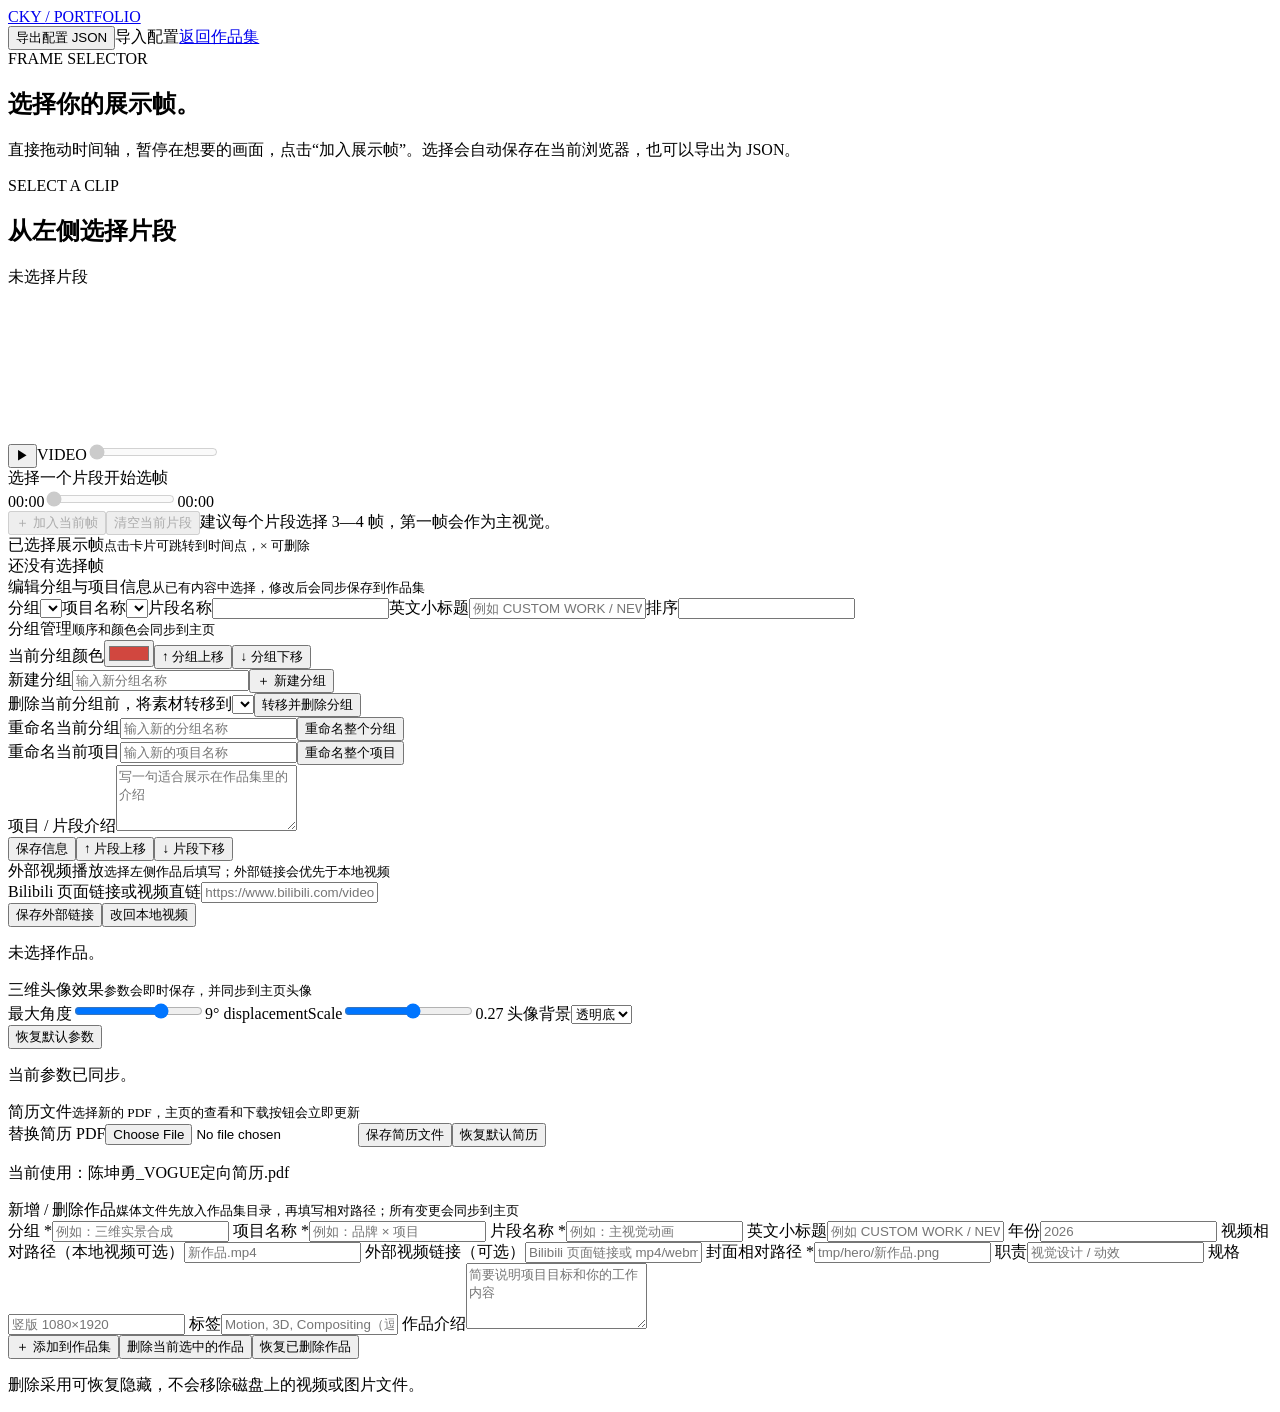
==== frame-selector.html @ 801e1337 "Initial commit" ====
<!doctype html>
<html lang="zh-CN">
<head>
  <meta charset="utf-8" />
  <meta name="viewport" content="width=device-width, initial-scale=1" />
  <title>CKY / Frame Tool</title>
  <link rel="stylesheet" href="frame-selector.css?v=7" />
</head>
<body>
  <header class="tool-header"><a class="tool-brand" href="index.html#work">CKY <span>/ PORTFOLIO</span></a><div class="tool-actions"><button type="button" id="export-config" class="button button-dark">导出配置 JSON</button><label class="button button-light">导入配置<input id="import-config" type="file" accept="application/json" hidden /></label><a class="button button-light" href="index.html#work">返回作品集</a></div></header>
  <main class="tool-layout">
    <aside class="library-panel"><div class="tool-kicker">FRAME SELECTOR</div><h1>选择你的展示帧。</h1><p class="tool-intro">直接拖动时间轴，暂停在想要的画面，点击“加入展示帧”。选择会自动保存在当前浏览器，也可以导出为 JSON。</p><div id="library" class="library"></div></aside>
    <section class="editor-panel">
      <div class="editor-heading"><div><p class="tool-kicker" id="editor-kicker">SELECT A CLIP</p><h2 id="editor-title">从左侧选择片段</h2></div><div class="editor-status" id="save-status">未选择片段</div></div>
      <div class="player-shell"><video id="source-video" playsinline preload="metadata"></video><div class="video-seekbar"><button type="button" id="video-play" aria-label="播放或暂停视频">▶</button><span>VIDEO</span><input id="video-timeline" type="range" min="0" max="1" step="0.01" value="0" disabled /></div><div class="player-empty" id="player-empty">选择一个片段开始选帧</div></div>
      <div class="timeline-row"><span id="time-current">00:00</span><input id="timeline" type="range" min="0" max="1" step="0.01" value="0" disabled /><span id="time-duration">00:00</span></div>
      <div class="editor-actions"><button type="button" id="mark-frame" class="button button-dark" disabled>＋ 加入当前帧</button><button type="button" id="clear-frames" class="button button-light" disabled>清空当前片段</button><span class="hint">建议每个片段选择 3—4 帧，第一帧会作为主视觉。</span></div>
      <div class="selected-heading"><span>已选择展示帧</span><small>点击卡片可跳转到时间点，× 可删除</small></div>
      <div class="selected-frames" id="selected-frames"><div class="selected-empty">还没有选择帧</div></div>
      <section class="content-editor" aria-label="编辑作品信息"><div class="selected-heading"><span>编辑分组与项目信息</span><small>从已有内容中选择，修改后会同步保存到作品集</small></div><div class="field-grid"><label>分组<select id="meta-group"></select></label><label>项目名称<select id="meta-project"></select></label><label>片段名称<input id="meta-title" type="text" /></label><label>英文小标题<input id="meta-kicker" type="text" placeholder="例如 CUSTOM WORK / NEW" /></label><label>排序<input id="meta-order" type="number" min="1" step="1" /></label></div><div class="group-admin"><div class="group-admin-title"><span>分组管理</span><small>顺序和颜色会同步到主页</small></div><div class="group-order-row"><label>当前分组颜色<input id="group-color" type="color" value="#d1473f" /></label><button type="button" id="group-up" class="button button-light">↑ 分组上移</button><button type="button" id="group-down" class="button button-light">↓ 分组下移</button></div><div class="taxonomy-manager"><label>新建分组<input id="new-group-name" type="text" placeholder="输入新分组名称" /></label><button type="button" id="create-group" class="button button-light">＋ 新建分组</button></div><div class="taxonomy-manager"><label>删除当前分组前，将素材转移到<select id="delete-group-target"></select></label><button type="button" id="delete-group" class="button button-danger">转移并删除分组</button></div></div><div class="taxonomy-manager"><label>重命名当前分组<input id="rename-group-name" type="text" placeholder="输入新的分组名称" /></label><button type="button" id="rename-group" class="button button-light">重命名整个分组</button></div><div class="taxonomy-manager"><label>重命名当前项目<input id="rename-project-name" type="text" placeholder="输入新的项目名称" /></label><button type="button" id="rename-project" class="button button-light">重命名整个项目</button></div><label class="field-full">项目 / 片段介绍<textarea id="meta-description" rows="4" placeholder="写一句适合展示在作品集里的介绍"></textarea></label><div class="meta-actions"><button type="button" id="save-meta" class="button button-dark">保存信息</button><button type="button" id="move-up" class="button button-light">↑ 片段上移</button><button type="button" id="move-down" class="button button-light">↓ 片段下移</button></div></section>
      <section class="external-video-admin" aria-labelledby="external-video-admin-title">
        <div class="selected-heading"><span id="external-video-admin-title">外部视频播放</span><small>选择左侧作品后填写；外部链接会优先于本地视频</small></div>
        <label class="field-full">Bilibili 页面链接或视频直链<input id="meta-external-video" type="url" placeholder="https://www.bilibili.com/video/BV... 或 https://cdn.../video.mp4" /></label>
        <div class="project-admin-actions"><button type="button" id="save-external-video" class="button button-dark">保存外部链接</button><button type="button" id="clear-external-video" class="button button-light">改回本地视频</button></div>
        <p class="project-admin-status" id="external-video-status">未选择作品。</p>
      </section>
      <section class="avatar-admin" aria-labelledby="avatar-admin-title">
        <div class="selected-heading"><span id="avatar-admin-title">三维头像效果</span><small>参数会即时保存，并同步到主页头像</small></div>
        <div class="avatar-admin-grid">
          <label><span>最大角度</span><input id="avatar-tilt" type="range" min="2" max="12" step="1" value="9" /><output id="avatar-tilt-value">9°</output></label>
          <label><span>displacementScale</span><input id="avatar-displacement" type="range" min="0" max="0.5" step="0.01" value="0.27" /><output id="avatar-displacement-value">0.27</output></label>
          <label class="avatar-background-field"><span>头像背景</span><select id="avatar-background"><option value="white">白底</option><option value="transparent" selected>透明底</option></select></label>
        </div>
        <div class="project-admin-actions"><button type="button" id="reset-avatar-settings" class="button button-light">恢复默认参数</button></div>
        <p class="project-admin-status" id="avatar-settings-status">当前参数已同步。</p>
      </section>
      <section class="resume-admin" aria-labelledby="resume-admin-title">
        <div class="selected-heading"><span id="resume-admin-title">简历文件</span><small>选择新的 PDF，主页的查看和下载按钮会立即更新</small></div>
        <div class="resume-admin-row"><label>替换简历 PDF<input id="resume-file" type="file" accept="application/pdf,.pdf" /></label><button type="button" id="save-resume" class="button button-dark">保存简历文件</button><button type="button" id="reset-resume" class="button button-light">恢复默认简历</button></div>
        <p class="project-admin-status" id="resume-status">当前使用：陈坤勇_VOGUE定向简历.pdf</p>
      </section>
      <section class="project-admin" aria-labelledby="project-admin-title">
        <div class="selected-heading"><span id="project-admin-title">新增 / 删除作品</span><small>媒体文件先放入作品集目录，再填写相对路径；所有变更会同步到主页</small></div>
        <datalist id="group-suggestions"></datalist>
        <div class="project-admin-grid">
          <label>分组 *<input id="add-project-group" list="group-suggestions" type="text" placeholder="例如：三维实景合成" /></label>
          <label>项目名称 *<input id="add-project-name" type="text" placeholder="例如：品牌 × 项目" /></label>
          <label>片段名称 *<input id="add-project-title" type="text" placeholder="例如：主视觉动画" /></label>
          <label>英文小标题<input id="add-project-kicker" type="text" placeholder="例如 CUSTOM WORK / NEW" /></label>
          <label>年份<input id="add-project-year" type="text" placeholder="2026" /></label>
          <label class="admin-wide">视频相对路径（本地视频可选）<input id="add-project-video" type="text" placeholder="新作品.mp4" /></label>
          <label class="admin-wide">外部视频链接（可选）<input id="add-project-external-video" type="url" placeholder="Bilibili 页面链接或 mp4/webm/m3u8 直链" /></label>
          <label class="admin-wide">封面相对路径 *<input id="add-project-image" type="text" placeholder="tmp/hero/新作品.png" /></label>
          <label>职责<input id="add-project-role" type="text" placeholder="视觉设计 / 动效" /></label>
          <label>规格<input id="add-project-format" type="text" placeholder="竖版 1080×1920" /></label>
          <label class="admin-wide">标签<input id="add-project-tags" type="text" placeholder="Motion, 3D, Compositing（逗号分隔）" /></label>
          <label class="admin-wide">作品介绍<textarea id="add-project-description" rows="4" placeholder="简要说明项目目标和你的工作内容"></textarea></label>
        </div>
        <div class="project-admin-actions"><button type="button" id="add-project" class="button button-dark">＋ 添加到作品集</button><button type="button" id="delete-current-project" class="button button-danger">删除当前选中的作品</button><button type="button" id="restore-projects" class="button button-light">恢复已删除作品</button></div>
        <p class="project-admin-status" id="project-admin-status">删除采用可恢复隐藏，不会移除磁盘上的视频或图片文件。</p>
      </section>
    </section>
  </main>
  <canvas id="capture-canvas" hidden></canvas>
  <script src="portfolio-frame-selections-data.js?v=2"></script>
  <script src="frame-selector.js?v=16"></script>
</body>
</html>
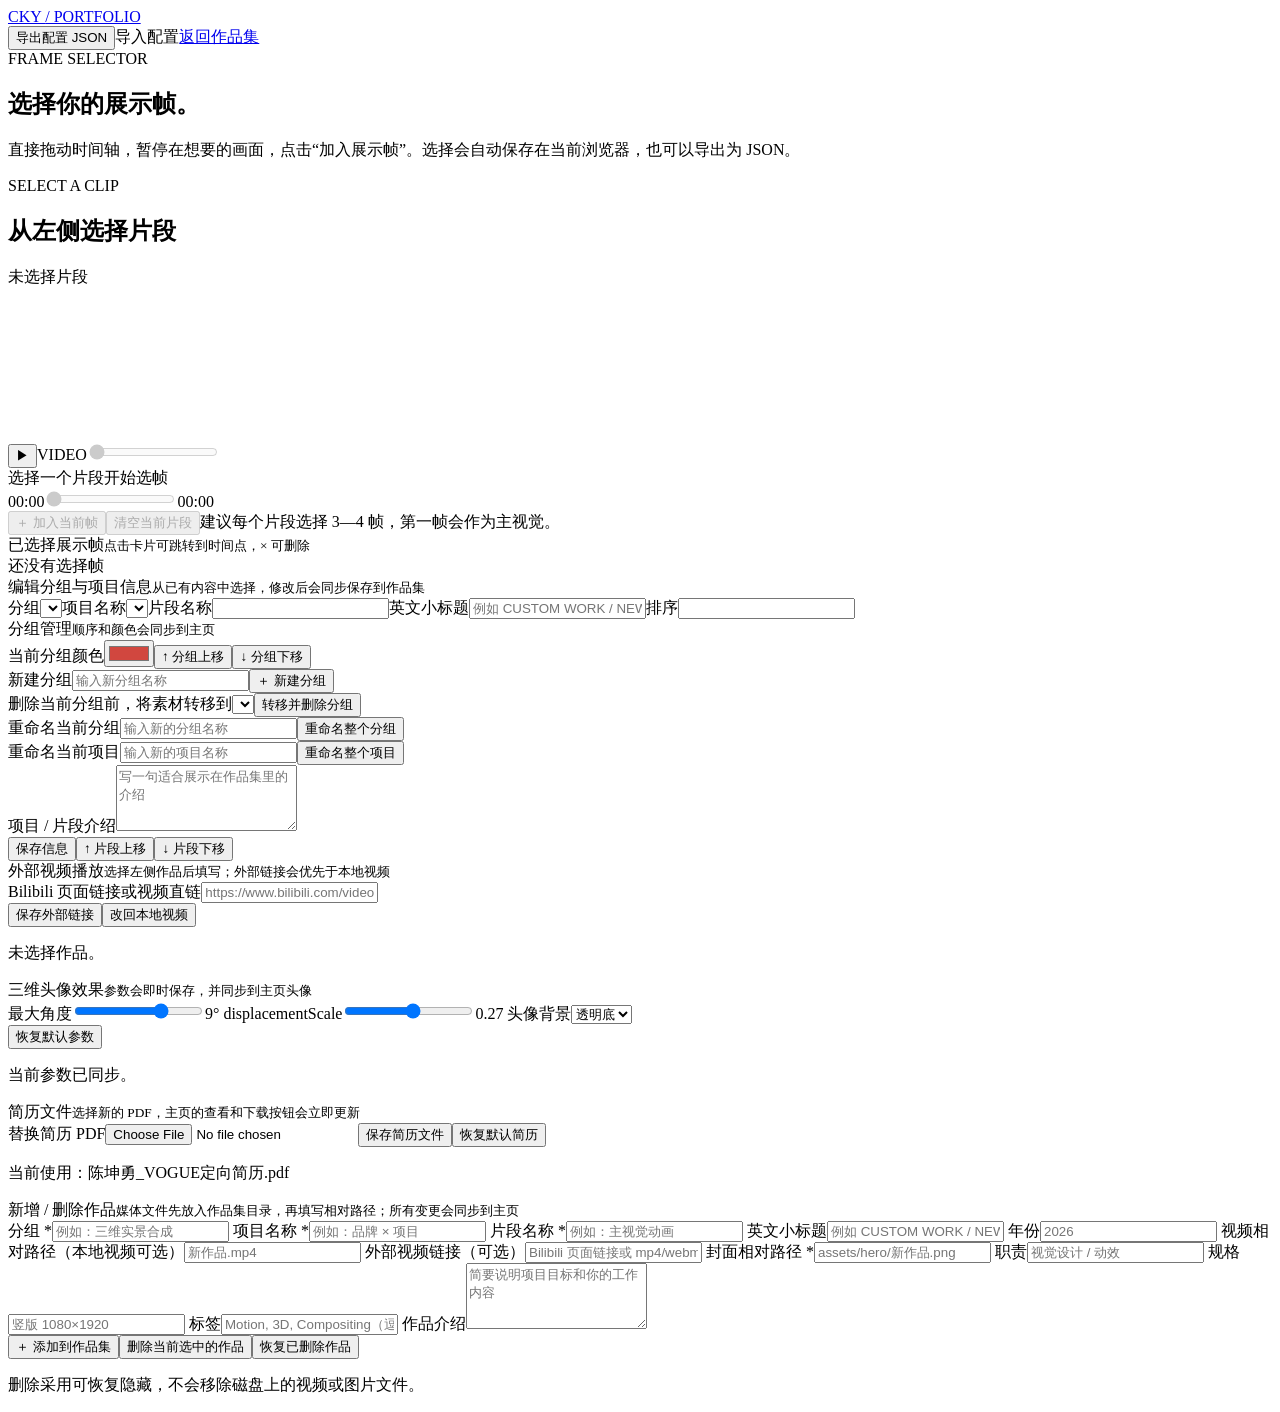
==== commit 1fa6a4d7: "Lazy load project videos and sync deploy assets" ====
--- a/frame-selector.html
+++ b/frame-selector.html
@@ -50,7 +50,7 @@
           <label>年份<input id="add-project-year" type="text" placeholder="2026" /></label>
           <label class="admin-wide">视频相对路径（本地视频可选）<input id="add-project-video" type="text" placeholder="新作品.mp4" /></label>
           <label class="admin-wide">外部视频链接（可选）<input id="add-project-external-video" type="url" placeholder="Bilibili 页面链接或 mp4/webm/m3u8 直链" /></label>
-          <label class="admin-wide">封面相对路径 *<input id="add-project-image" type="text" placeholder="tmp/hero/新作品.png" /></label>
+          <label class="admin-wide">封面相对路径 *<input id="add-project-image" type="text" placeholder="assets/hero/新作品.png" /></label>
           <label>职责<input id="add-project-role" type="text" placeholder="视觉设计 / 动效" /></label>
           <label>规格<input id="add-project-format" type="text" placeholder="竖版 1080×1920" /></label>
           <label class="admin-wide">标签<input id="add-project-tags" type="text" placeholder="Motion, 3D, Compositing（逗号分隔）" /></label>
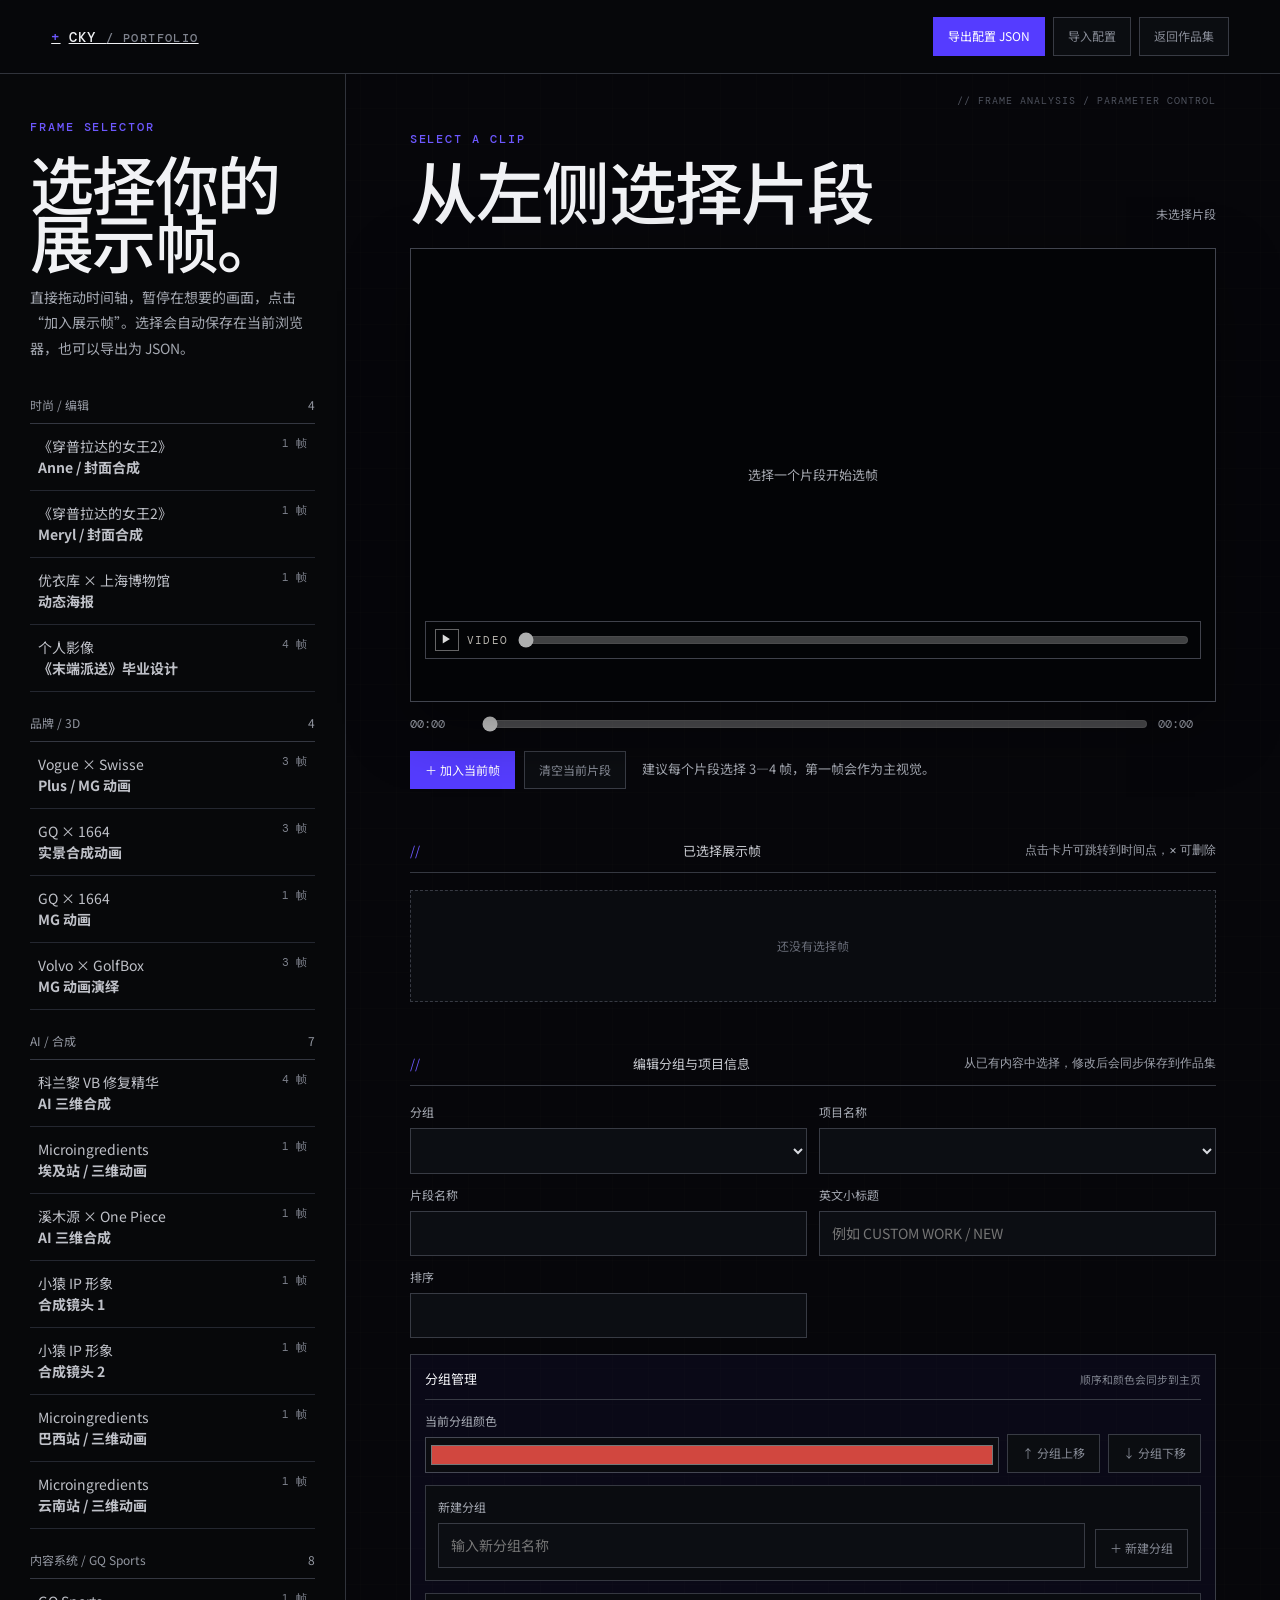
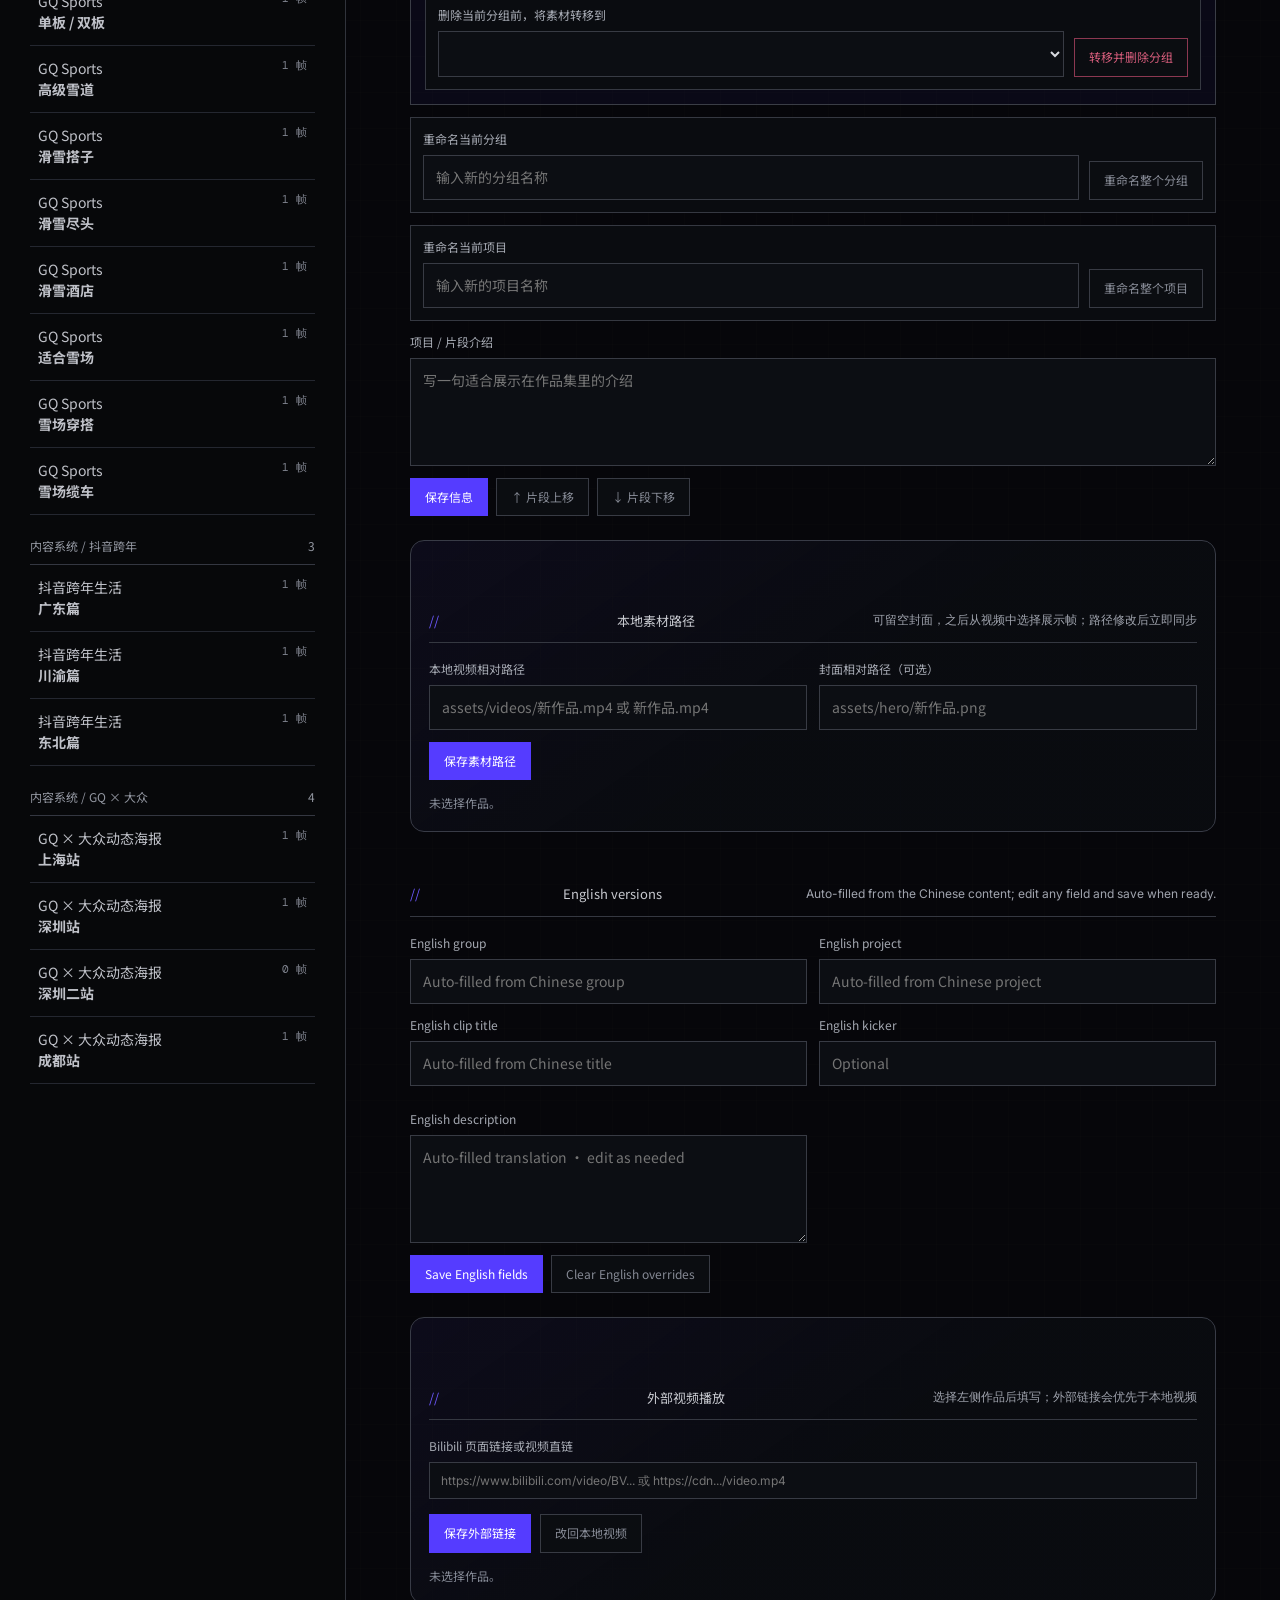
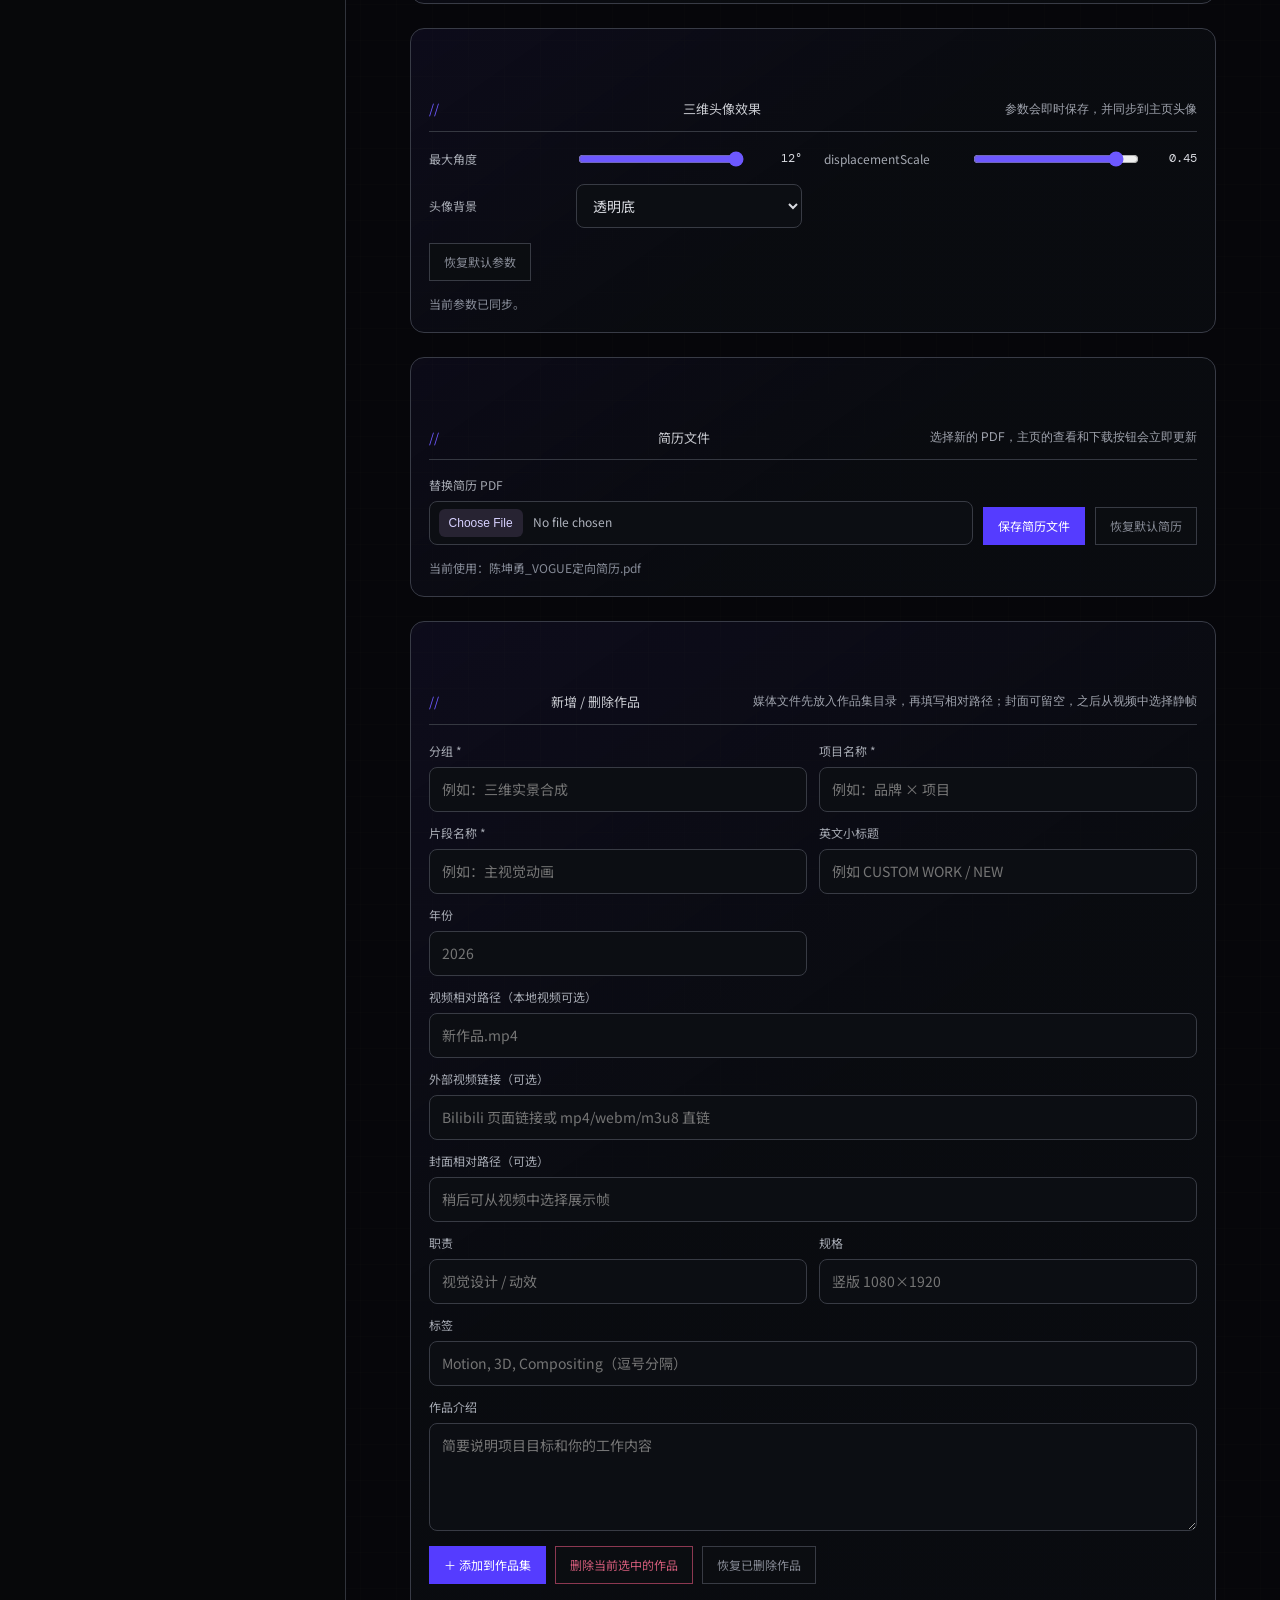
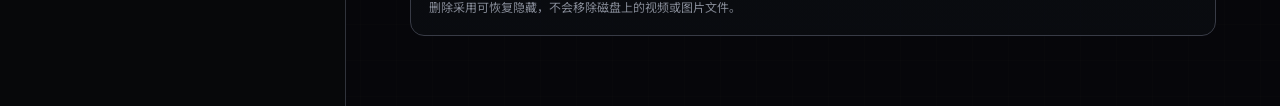
==== commit fc21eff9: "EnglishVersion" ====
--- a/frame-selector.html
+++ b/frame-selector.html
@@ -4,7 +4,7 @@
   <meta charset="utf-8" />
   <meta name="viewport" content="width=device-width, initial-scale=1" />
   <title>CKY / Frame Tool</title>
-  <link rel="stylesheet" href="frame-selector.css?v=7" />
+  <link rel="stylesheet" href="frame-selector.css?v=9" />
 </head>
 <body>
   <header class="tool-header"><a class="tool-brand" href="index.html#work">CKY <span>/ PORTFOLIO</span></a><div class="tool-actions"><button type="button" id="export-config" class="button button-dark">导出配置 JSON</button><label class="button button-light">导入配置<input id="import-config" type="file" accept="application/json" hidden /></label><a class="button button-light" href="index.html#work">返回作品集</a></div></header>
@@ -18,6 +18,8 @@
       <div class="selected-heading"><span>已选择展示帧</span><small>点击卡片可跳转到时间点，× 可删除</small></div>
       <div class="selected-frames" id="selected-frames"><div class="selected-empty">还没有选择帧</div></div>
       <section class="content-editor" aria-label="编辑作品信息"><div class="selected-heading"><span>编辑分组与项目信息</span><small>从已有内容中选择，修改后会同步保存到作品集</small></div><div class="field-grid"><label>分组<select id="meta-group"></select></label><label>项目名称<select id="meta-project"></select></label><label>片段名称<input id="meta-title" type="text" /></label><label>英文小标题<input id="meta-kicker" type="text" placeholder="例如 CUSTOM WORK / NEW" /></label><label>排序<input id="meta-order" type="number" min="1" step="1" /></label></div><div class="group-admin"><div class="group-admin-title"><span>分组管理</span><small>顺序和颜色会同步到主页</small></div><div class="group-order-row"><label>当前分组颜色<input id="group-color" type="color" value="#d1473f" /></label><button type="button" id="group-up" class="button button-light">↑ 分组上移</button><button type="button" id="group-down" class="button button-light">↓ 分组下移</button></div><div class="taxonomy-manager"><label>新建分组<input id="new-group-name" type="text" placeholder="输入新分组名称" /></label><button type="button" id="create-group" class="button button-light">＋ 新建分组</button></div><div class="taxonomy-manager"><label>删除当前分组前，将素材转移到<select id="delete-group-target"></select></label><button type="button" id="delete-group" class="button button-danger">转移并删除分组</button></div></div><div class="taxonomy-manager"><label>重命名当前分组<input id="rename-group-name" type="text" placeholder="输入新的分组名称" /></label><button type="button" id="rename-group" class="button button-light">重命名整个分组</button></div><div class="taxonomy-manager"><label>重命名当前项目<input id="rename-project-name" type="text" placeholder="输入新的项目名称" /></label><button type="button" id="rename-project" class="button button-light">重命名整个项目</button></div><label class="field-full">项目 / 片段介绍<textarea id="meta-description" rows="4" placeholder="写一句适合展示在作品集里的介绍"></textarea></label><div class="meta-actions"><button type="button" id="save-meta" class="button button-dark">保存信息</button><button type="button" id="move-up" class="button button-light">↑ 片段上移</button><button type="button" id="move-down" class="button button-light">↓ 片段下移</button></div></section>
+      <section class="media-path-admin" aria-labelledby="media-path-admin-title"><div class="selected-heading"><span id="media-path-admin-title">本地素材路径</span><small>可留空封面，之后从视频中选择展示帧；路径修改后立即同步</small></div><div class="field-grid"><label>本地视频相对路径<input id="meta-video-path" type="text" placeholder="assets/videos/新作品.mp4 或 新作品.mp4" /></label><label>封面相对路径（可选）<input id="meta-image-path" type="text" placeholder="assets/hero/新作品.png" /></label></div><div class="meta-actions"><button type="button" id="save-media-path" class="button button-dark">保存素材路径</button></div><p class="project-admin-status" id="media-path-status">未选择作品。</p></section>
+      <section class="language-editor" aria-label="English content"><div class="selected-heading"><span>English versions</span><small>Auto-filled from the Chinese content; edit any field and save when ready.</small></div><div class="field-grid"><label>English group<input id="meta-en-group" type="text" placeholder="Auto-filled from Chinese group" /></label><label>English project<input id="meta-en-project" type="text" placeholder="Auto-filled from Chinese project" /></label><label>English clip title<input id="meta-en-title" type="text" placeholder="Auto-filled from Chinese title" /></label><label>English kicker<input id="meta-en-kicker" type="text" placeholder="Optional" /></label><label class="field-full">English description<textarea id="meta-en-description" rows="4" placeholder="Auto-filled translation · edit as needed"></textarea></label></div><div class="meta-actions"><button type="button" id="save-en-meta" class="button button-dark">Save English fields</button><button type="button" id="clear-en-meta" class="button button-light">Clear English overrides</button></div></section>
       <section class="external-video-admin" aria-labelledby="external-video-admin-title">
         <div class="selected-heading"><span id="external-video-admin-title">外部视频播放</span><small>选择左侧作品后填写；外部链接会优先于本地视频</small></div>
         <label class="field-full">Bilibili 页面链接或视频直链<input id="meta-external-video" type="url" placeholder="https://www.bilibili.com/video/BV... 或 https://cdn.../video.mp4" /></label>
@@ -40,7 +42,7 @@
         <p class="project-admin-status" id="resume-status">当前使用：陈坤勇_VOGUE定向简历.pdf</p>
       </section>
       <section class="project-admin" aria-labelledby="project-admin-title">
-        <div class="selected-heading"><span id="project-admin-title">新增 / 删除作品</span><small>媒体文件先放入作品集目录，再填写相对路径；所有变更会同步到主页</small></div>
+        <div class="selected-heading"><span id="project-admin-title">新增 / 删除作品</span><small>媒体文件先放入作品集目录，再填写相对路径；封面可留空，之后从视频中选择静帧</small></div>
         <datalist id="group-suggestions"></datalist>
         <div class="project-admin-grid">
           <label>分组 *<input id="add-project-group" list="group-suggestions" type="text" placeholder="例如：三维实景合成" /></label>
@@ -50,7 +52,7 @@
           <label>年份<input id="add-project-year" type="text" placeholder="2026" /></label>
           <label class="admin-wide">视频相对路径（本地视频可选）<input id="add-project-video" type="text" placeholder="新作品.mp4" /></label>
           <label class="admin-wide">外部视频链接（可选）<input id="add-project-external-video" type="url" placeholder="Bilibili 页面链接或 mp4/webm/m3u8 直链" /></label>
-          <label class="admin-wide">封面相对路径 *<input id="add-project-image" type="text" placeholder="assets/hero/新作品.png" /></label>
+          <label class="admin-wide">封面相对路径（可选）<input id="add-project-image" type="text" placeholder="稍后可从视频中选择展示帧" /></label>
           <label>职责<input id="add-project-role" type="text" placeholder="视觉设计 / 动效" /></label>
           <label>规格<input id="add-project-format" type="text" placeholder="竖版 1080×1920" /></label>
           <label class="admin-wide">标签<input id="add-project-tags" type="text" placeholder="Motion, 3D, Compositing（逗号分隔）" /></label>
@@ -63,6 +65,6 @@
   </main>
   <canvas id="capture-canvas" hidden></canvas>
   <script src="portfolio-frame-selections-data.js?v=2"></script>
-  <script src="frame-selector.js?v=16"></script>
+      <script src="frame-selector.js?v=27"></script>
 </body>
 </html>
--- a/frame-selector.css
+++ b/frame-selector.css
@@ -0,0 +1,213 @@
+@import url('https://fonts.googleapis.com/css2?family=Barlow+Condensed:wght@400;500;600&family=DM+Mono:wght@400;500&family=Inter:wght@400;500;600&family=Noto+Sans+SC:wght@400;500;600&display=swap');
+
+:root {
+  --paper:#ebe8e1; --ink:#171717; --muted:#7a766e; --line:#cbc5bb;
+  --red:#cc3a39; --dark:#1a1a1a;
+}
+* { box-sizing:border-box; }
+html,body { margin:0; background:var(--paper); color:var(--ink); font-family:Inter,"Microsoft YaHei",sans-serif; }
+body { min-height:100vh; }
+.tool-header { height:74px; padding:0 4vw; display:flex; align-items:center; justify-content:space-between; border-bottom:1px solid var(--line); background:rgba(235,232,225,.92); position:sticky; top:0; z-index:5; }
+.tool-brand { font:500 12px "DM Mono",monospace; letter-spacing:.1em; }
+.tool-brand span { color:var(--muted); font-size:10px; }
+.tool-actions { display:flex; gap:8px; align-items:center; }
+.button { display:inline-flex; align-items:center; justify-content:center; border:1px solid var(--ink); padding:10px 13px; cursor:pointer; font:10px "DM Mono",monospace; line-height:1; background:transparent; color:var(--ink); text-decoration:none; }
+.button-dark { background:var(--ink); color:var(--paper); }
+.button-light { border-color:var(--line); color:var(--muted); }
+.button:hover { border-color:var(--red); color:var(--red); }
+.button-dark:hover { background:var(--red); color:#fff; }
+.tool-layout { display:grid; grid-template-columns:minmax(280px,27vw) 1fr; min-height:calc(100vh - 74px); }
+.library-panel { padding:44px 30px; border-right:1px solid var(--line); }
+.tool-kicker { font:500 10px "DM Mono",monospace; letter-spacing:.16em; color:var(--red); }
+.library-panel h1 { margin:20px 0 14px; font:400 clamp(42px,5vw,72px)/.9 "DM Serif Display","Songti SC",serif; letter-spacing:-.06em; }
+.tool-intro { max-width:260px; margin:0 0 35px; color:var(--muted); font-size:12px; line-height:1.7; }
+.library-group { margin:22px 0; }
+.library-group-title { display:flex; justify-content:space-between; padding-bottom:9px; border-bottom:1px solid var(--line); font:10px "DM Mono",monospace; color:var(--muted); }
+.library-item { width:100%; display:flex; justify-content:space-between; gap:12px; padding:11px 0; border:0; border-bottom:1px solid rgba(203,197,187,.65); background:transparent; text-align:left; cursor:pointer; color:var(--ink); font-size:12px; }
+.library-item small { color:var(--muted); font:9px "DM Mono",monospace; }
+.library-item:hover,.library-item.is-active { color:var(--red); }
+.library-item.is-active { font-weight:600; }
+.editor-panel { padding:44px 5vw 70px; max-width:1200px; }
+.editor-heading { display:flex; justify-content:space-between; align-items:flex-end; margin-bottom:25px; gap:25px; }
+.editor-heading h2 { margin:14px 0 0; font:400 clamp(42px,5.3vw,82px)/.9 "DM Serif Display","Songti SC",serif; letter-spacing:-.06em; }
+.editor-status { color:var(--muted); font:10px "DM Mono",monospace; }
+.player-shell { position:relative; width:min(100%,920px); background:#111; aspect-ratio:16/9; max-height:600px; display:grid; place-items:center; overflow:hidden; transition:width .25s,max-width .25s,aspect-ratio .25s; }
+.player-shell.is-portrait { width:min(100%,420px); aspect-ratio:9/16; max-height:none; }
+.player-shell video { position:relative; z-index:1; display:block; width:100%; height:100%; object-fit:contain; background:#111; }
+.video-seekbar { position:absolute; left:14px; right:14px; bottom:42px; z-index:3; display:flex; align-items:center; gap:8px; padding:7px 9px; background:rgba(17,17,17,.78); color:#d7d3cb; font:9px "DM Mono",monospace; opacity:.86; }
+.video-seekbar button { flex:0 0 24px; width:24px; height:22px; padding:0; border:1px solid rgba(255,255,255,.45); background:transparent; color:#fff; cursor:pointer; font:11px "DM Mono",monospace; }
+.video-seekbar span { flex:0 0 auto; letter-spacing:.12em; }
+.video-seekbar input { width:100%; accent-color:var(--red); cursor:pointer; }
+.player-empty { position:absolute; inset:0; z-index:2; display:grid; place-items:center; color:#8d8880; font:11px "DM Mono",monospace; pointer-events:none; }
+.player-shell.has-video .player-empty { display:none; }
+.timeline-row { display:grid; grid-template-columns:50px 1fr 50px; align-items:center; gap:12px; margin-top:12px; color:var(--muted); font:10px "DM Mono",monospace; }
+.timeline-row input { width:100%; accent-color:var(--red); cursor:pointer; }
+.editor-actions { display:flex; flex-wrap:wrap; align-items:center; gap:9px; margin-top:17px; }
+.hint { margin-left:7px; color:var(--muted); font-size:11px; }
+.selected-heading { display:flex; justify-content:space-between; align-items:center; margin-top:52px; padding-bottom:12px; border-bottom:1px solid var(--line); font:11px "DM Mono",monospace; }
+.selected-heading small { color:var(--muted); font:10px Inter,"Microsoft YaHei",sans-serif; }
+.selected-frames { display:grid; grid-template-columns:repeat(4,minmax(0,1fr)); gap:14px; margin-top:17px; align-items:start; }
+.selected-empty { grid-column:1/-1; padding:45px; border:1px dashed var(--line); text-align:center; color:var(--muted); font:10px "DM Mono",monospace; }
+.selected-card { position:relative; min-width:0; cursor:pointer; }
+.selected-card img { display:block; width:100%; height:auto; max-height:420px; object-fit:contain; background:#151515; filter:saturate(.82); transition:.2s; }
+.selected-card:hover img { filter:saturate(1); outline:2px solid var(--red); outline-offset:3px; }
+.selected-card .selected-index { position:absolute; left:9px; top:8px; color:#fff; font:9px "DM Mono",monospace; text-shadow:0 1px 3px #000; }
+.selected-card .selected-time { display:block; margin-top:7px; color:var(--muted); font:9px "DM Mono",monospace; }
+.remove-frame { position:absolute; right:7px; top:5px; width:23px; height:23px; border:1px solid rgba(255,255,255,.8); border-radius:50%; background:rgba(0,0,0,.45); color:#fff; cursor:pointer; font-size:15px; line-height:18px; }
+.remove-frame:hover { background:var(--red); }
+.content-editor { margin-top:20px; }
+.media-path-admin { margin-top:24px; padding:18px; border:1px solid #383b46; border-radius:14px; background:linear-gradient(145deg,rgba(109,88,255,.065),rgba(10,12,17,.86) 52%); }
+.field-grid { display:grid; grid-template-columns:1fr 1fr; gap:12px; margin-top:17px; }
+.field-grid label,.field-full { display:flex; flex-direction:column; gap:7px; color:var(--muted); font:10px "DM Mono",monospace; }
+.field-grid input,.field-grid select,.field-full input,.field-full textarea { width:100%; border:1px solid var(--line); background:rgba(255,255,255,.28); padding:10px 11px; color:var(--ink); font:12px Inter,"Microsoft YaHei",sans-serif; outline:none; }
+.field-grid input:focus,.field-grid select:focus,.field-full input:focus,.field-full textarea:focus { border-color:var(--red); }
+.field-full { margin-top:12px; }
+.field-full textarea { resize:vertical; line-height:1.6; }
+.taxonomy-manager { display:grid; grid-template-columns:1fr auto; align-items:end; gap:10px; margin-top:12px; padding:12px; border:1px solid var(--line); background:rgba(255,255,255,.18); }
+.taxonomy-manager label { display:flex; flex-direction:column; gap:7px; color:var(--muted); font:10px "DM Mono",monospace; }
+.taxonomy-manager input { width:100%; border:1px solid var(--line); background:rgba(255,255,255,.32); padding:10px 11px; color:var(--ink); font:12px Inter,"Microsoft YaHei",sans-serif; outline:none; }
+.taxonomy-manager input:focus { border-color:var(--red); }
+.taxonomy-manager select { width:100%; border:1px solid var(--line); background:rgba(255,255,255,.32); padding:10px 11px; color:var(--ink); font:12px Inter,"Microsoft YaHei",sans-serif; outline:none; }
+.group-admin { margin-top:16px; padding:14px; border:1px solid var(--line); background:color-mix(in srgb,var(--red) 3%,transparent); }
+.group-admin-title { display:flex; align-items:center; justify-content:space-between; gap:12px; padding-bottom:10px; border-bottom:1px solid var(--line); font:10px "DM Mono",monospace; }
+.group-admin-title small { color:var(--muted); }
+.group-order-row { display:grid; grid-template-columns:1fr auto auto; align-items:end; gap:8px; margin-top:12px; }
+.group-order-row label { display:flex; flex-direction:column; gap:7px; color:var(--muted); font:10px "DM Mono",monospace; }
+.group-order-row input[type=color] { width:100%; height:36px; padding:3px; border:1px solid var(--line); background:transparent; cursor:pointer; }
+.button-danger { border-color:#a34b45; color:#a34b45; }
+.button-danger:hover { background:#a34b45; color:#fff; }
+.meta-actions { display:flex; flex-wrap:wrap; gap:8px; margin-top:12px; }
+@media(max-width:800px) {
+  .tool-header { height:auto; padding:15px 18px; align-items:flex-start; gap:12px; }
+  .tool-actions { flex-wrap:wrap; justify-content:flex-end; }
+  .tool-actions .button { padding:8px 9px; }
+  .tool-layout { display:block; }
+  .library-panel { border-right:0; border-bottom:1px solid var(--line); padding:30px 22px; }
+  .library-panel h1 { font-size:17vw; }
+  .tool-intro { max-width:none; }
+  .library { display:grid; grid-template-columns:repeat(2,1fr); gap:0 18px; }
+  .library-group { grid-column:1/-1; }
+  .editor-panel { padding:30px 22px 55px; }
+  .editor-heading { display:block; }
+  .editor-status { margin-top:15px; }
+  .selected-frames { grid-template-columns:repeat(2,minmax(0,1fr)); }
+  .field-grid { grid-template-columns:1fr; }
+  .taxonomy-manager { grid-template-columns:1fr; }
+  .group-order-row { grid-template-columns:1fr 1fr; }
+  .group-order-row label { grid-column:1/-1; }
+  .player-shell.is-portrait { width:100%; max-width:100%; }
+  .video-seekbar { left:8px; right:8px; bottom:40px; }
+}
+
+/* DIGITAL FASHION LAB / TOOL MASTER */
+:root { --paper:#08090c; --ink:#f1f2f5; --muted:#7f838e; --line:#2d3038; --red:#553cff; --dark:#050609; --panel:#0d0f13; --display:"Barlow Condensed","Noto Sans SC","Microsoft YaHei UI",sans-serif; }
+html,body { color:var(--ink); background:#08090c; font-family:Inter,"Noto Sans SC","Microsoft YaHei",sans-serif; scrollbar-color:var(--red) #0b0c10; }
+body { background-image:linear-gradient(rgba(255,255,255,.018) 1px,transparent 1px),linear-gradient(90deg,rgba(255,255,255,.018) 1px,transparent 1px); background-size:36px 36px; }
+::selection { background:var(--red); color:#fff; }
+.tool-header { border-color:#30333b; background:rgba(7,8,11,.94); backdrop-filter:blur(16px); }
+.tool-brand { color:#f0f1f4; }
+.tool-brand::before { content:"+"; margin-right:8px; color:#6d58ff; }
+.button { border-color:#474b56; color:#b6b9c1; background:#0b0d11; }
+.button-dark { border-color:var(--red); background:var(--red); color:#fff; }
+.button-light { border-color:#383b44; color:#858994; }
+.button:hover { border-color:#6d58ff; color:#8c7cff; }
+.button-dark:hover { background:#6d58ff; color:#fff; }
+.tool-layout { background:rgba(5,6,9,.62); }
+.library-panel { border-color:#30333b; background:rgba(7,8,11,.88); }
+.tool-kicker { color:#6d58ff; }
+.library-panel h1,.editor-heading h2 { font-family:var(--display); font-weight:500; letter-spacing:-.025em; text-transform:uppercase; }
+.tool-intro { color:#858994; }
+.library-group-title { border-color:#343741; color:#676b76; }
+.library-item { border-color:#242730; color:#bfc1c8; }
+.library-item:hover,.library-item.is-active { color:#8c7cff; background:linear-gradient(90deg,rgba(85,60,255,.11),transparent); }
+.library-item.is-active { box-shadow:inset 2px 0 #6d58ff; padding-left:10px; }
+.editor-panel { position:relative; }
+.editor-panel::before { content:"// FRAME ANALYSIS / PARAMETER CONTROL"; position:absolute; top:20px; right:5vw; color:#4e525d; font:8px "DM Mono",monospace; letter-spacing:.1em; }
+.editor-status { color:#686c77; }
+.player-shell { border:1px solid #41444e; background:#030406; box-shadow:0 22px 60px rgba(0,0,0,.38); }
+.player-shell video { background:#030406; }
+.video-seekbar { border:1px solid #4a4d57; background:rgba(4,5,8,.86); }
+.video-seekbar input,.timeline-row input { accent-color:#6d58ff; }
+.timeline-row { color:#6e727d; }
+.selected-heading { border-color:#353841; color:#c7c9cf; }
+.selected-heading::before { content:"// "; color:#6d58ff; }
+.selected-empty { border-color:#373a43; color:#666a75; background:#0a0c10; }
+.selected-card { border:1px solid #353841; background:#07080b; }
+.selected-card img { background:#040507; }
+.selected-card:hover img { outline-color:#6d58ff; }
+.remove-frame { border-radius:0; border-color:#7e828d; }
+.remove-frame:hover { background:#553cff; }
+.field-grid input,.field-grid select,.field-full input,.field-full textarea,.taxonomy-manager input,.taxonomy-manager select { border-color:#383b44; background:#0c0e13; color:#d8dae0; }
+.field-grid input:focus,.field-grid select:focus,.field-full input:focus,.field-full textarea:focus,.taxonomy-manager input:focus { border-color:#6d58ff; }
+.taxonomy-manager { border-color:#353841; background:#0a0c10; }
+.group-admin { border-color:#3a3d46; background:rgba(85,60,255,.055); }
+.group-admin-title { border-color:#383b44; }
+.group-order-row input[type=color] { border-color:#454853; background:#0b0c10; }
+.button-danger { border-color:#8c3851; color:#d15b79; }
+.button-danger:hover { background:#8c3851; color:#fff; }
+@media(max-width:800px) { .tool-header { background:rgba(7,8,11,.96); } .library-panel { border-color:#30333b; } .editor-panel::before { display:none; } }
+
+/* PROJECT LIBRARY ADMIN */
+.project-admin { margin-top:24px; padding:18px; border:1px solid #383b46; border-radius:14px; background:linear-gradient(145deg,rgba(109,88,255,.07),rgba(10,12,17,.86) 48%); }
+.project-admin-grid { display:grid; grid-template-columns:repeat(2,minmax(0,1fr)); gap:12px; margin-top:17px; }
+.project-admin-grid label { display:flex; flex-direction:column; gap:7px; color:#a4a8b1; font:12px/1.5 var(--ui-readable); }
+.project-admin-grid input,.project-admin-grid textarea { width:100%; min-height:42px; padding:11px 12px; border:1px solid #383b44; border-radius:8px; outline:none; background:#0c0e13; color:#d8dae0; font:14px/1.5 var(--ui-readable); }
+.project-admin-grid textarea { resize:vertical; }
+.project-admin-grid input:focus,.project-admin-grid textarea:focus { border-color:#6d58ff; box-shadow:0 0 0 3px rgba(109,88,255,.1); }
+.project-admin-grid .admin-wide { grid-column:1/-1; }
+.project-admin-actions { display:flex; flex-wrap:wrap; gap:9px; margin-top:15px; }
+.project-admin-status { margin:13px 0 0; color:#858a96; font:12px/1.65 var(--ui-readable); }
+.resume-admin { margin-top:24px; padding:18px; border:1px solid #383b46; border-radius:14px; background:linear-gradient(145deg,rgba(109,88,255,.055),rgba(10,12,17,.86) 52%); }
+.resume-admin-row { display:grid; grid-template-columns:minmax(260px,1fr) auto auto; align-items:end; gap:10px; margin-top:16px; }
+.resume-admin-row label { display:flex; flex-direction:column; gap:7px; color:#a4a8b1; font:12px/1.5 var(--ui-readable); }
+.resume-admin-row input[type=file] { min-height:42px; padding:7px 9px; border:1px solid #383b44; border-radius:8px; background:#0c0e13; color:#aeb2bc; font:12px/1.5 var(--ui-readable); }
+.resume-admin-row input[type=file]::file-selector-button { margin-right:10px; padding:7px 10px; border:0; border-radius:6px; background:#272332; color:#d7d1ff; cursor:pointer; }
+.avatar-admin { margin-top:24px; padding:18px; border:1px solid #383b46; border-radius:14px; background:linear-gradient(145deg,rgba(109,88,255,.065),rgba(10,12,17,.86) 52%); }
+.external-video-admin { margin-top:24px; padding:18px; border:1px solid #383b46; border-radius:14px; background:linear-gradient(145deg,rgba(109,88,255,.065),rgba(10,12,17,.86) 52%); }
+.external-video-admin .field-full { margin-top:17px; }
+.avatar-admin-grid { display:grid; grid-template-columns:repeat(2,minmax(0,1fr)); gap:15px 22px; margin-top:17px; }
+.avatar-admin-grid label { display:grid; grid-template-columns:135px minmax(120px,1fr) 48px; align-items:center; gap:12px; color:#a4a8b1; font:12px/1.5 var(--ui-readable); }
+.avatar-admin-grid input[type=range] { width:100%; accent-color:#6d58ff; }
+.avatar-admin-grid output { color:#dadce2; text-align:right; font:12px/1.4 "DM Mono",monospace; }
+.avatar-admin-grid .avatar-background-field { grid-template-columns:135px minmax(140px,1fr); }
+.avatar-admin-grid select { min-height:42px; padding:10px 12px; border:1px solid #383b44; border-radius:8px; outline:none; background:#0c0e13; color:#d8dae0; font:14px/1.5 var(--ui-readable); }
+
+@media(max-width:800px) {
+  .project-admin { padding:14px; }
+  .project-admin-grid { grid-template-columns:1fr; }
+  .project-admin-grid .admin-wide { grid-column:auto; }
+  .resume-admin-row { grid-template-columns:1fr; }
+  .avatar-admin-grid { grid-template-columns:1fr; }
+  .avatar-admin-grid label { grid-template-columns:120px minmax(0,1fr) 46px; }
+}
+
+/* READABILITY PASS / TOOL SMALL TYPE */
+:root { --ui-readable:"Noto Sans SC","Microsoft YaHei UI","Microsoft YaHei",Arial,sans-serif; }
+html,body { font-size:16px; -webkit-font-smoothing:antialiased; text-rendering:optimizeLegibility; }
+.tool-brand { font-size:14px; }
+.tool-brand span { font-size:12px; }
+.button { min-height:38px; padding:10px 14px; font:12px/1.35 var(--ui-readable); }
+.tool-kicker { font-size:12px; line-height:1.5; }
+.tool-intro { max-width:300px; color:#a4a8b1; font:14px/1.8 var(--ui-readable); }
+.library-group-title { color:#9296a0; font:12px/1.5 var(--ui-readable); }
+.library-item { min-height:47px; padding:12px 8px; font:14px/1.5 var(--ui-readable); }
+.library-item small { font-size:11px; line-height:1.45; }
+.editor-panel::before { font-size:10px; }
+.editor-status { color:#969aa5; font:12px/1.5 var(--ui-readable); }
+.video-seekbar { font-size:11px; }
+.player-empty { color:#a5a8b0; font:13px/1.5 var(--ui-readable); }
+.timeline-row { grid-template-columns:58px 1fr 58px; color:#9a9ea8; font-size:12px; }
+.hint { color:#a2a6af; font:13px/1.6 var(--ui-readable); }
+.selected-heading { font:13px/1.5 var(--ui-readable); }
+.selected-heading small { color:#a0a4ae; font-size:12px; }
+.selected-empty { font:12px/1.6 var(--ui-readable); }
+.selected-card .selected-index,.selected-card .selected-time { font-size:11px; line-height:1.45; }
+.field-grid label,.field-full,.taxonomy-manager label,.group-order-row label { color:#a4a8b1; font:12px/1.5 var(--ui-readable); }
+.field-grid input,.field-grid select,.field-full textarea,.taxonomy-manager input,.taxonomy-manager select { min-height:42px; padding:11px 12px; font:14px/1.5 var(--ui-readable); }
+.group-admin-title { font:13px/1.5 var(--ui-readable); }
+@media(max-width:800px) {
+  .tool-brand { font-size:13px; }
+  .button { font-size:12px; }
+  .library-item { font-size:15px; }
+  .hint { width:100%; margin:6px 0 0; }
+}
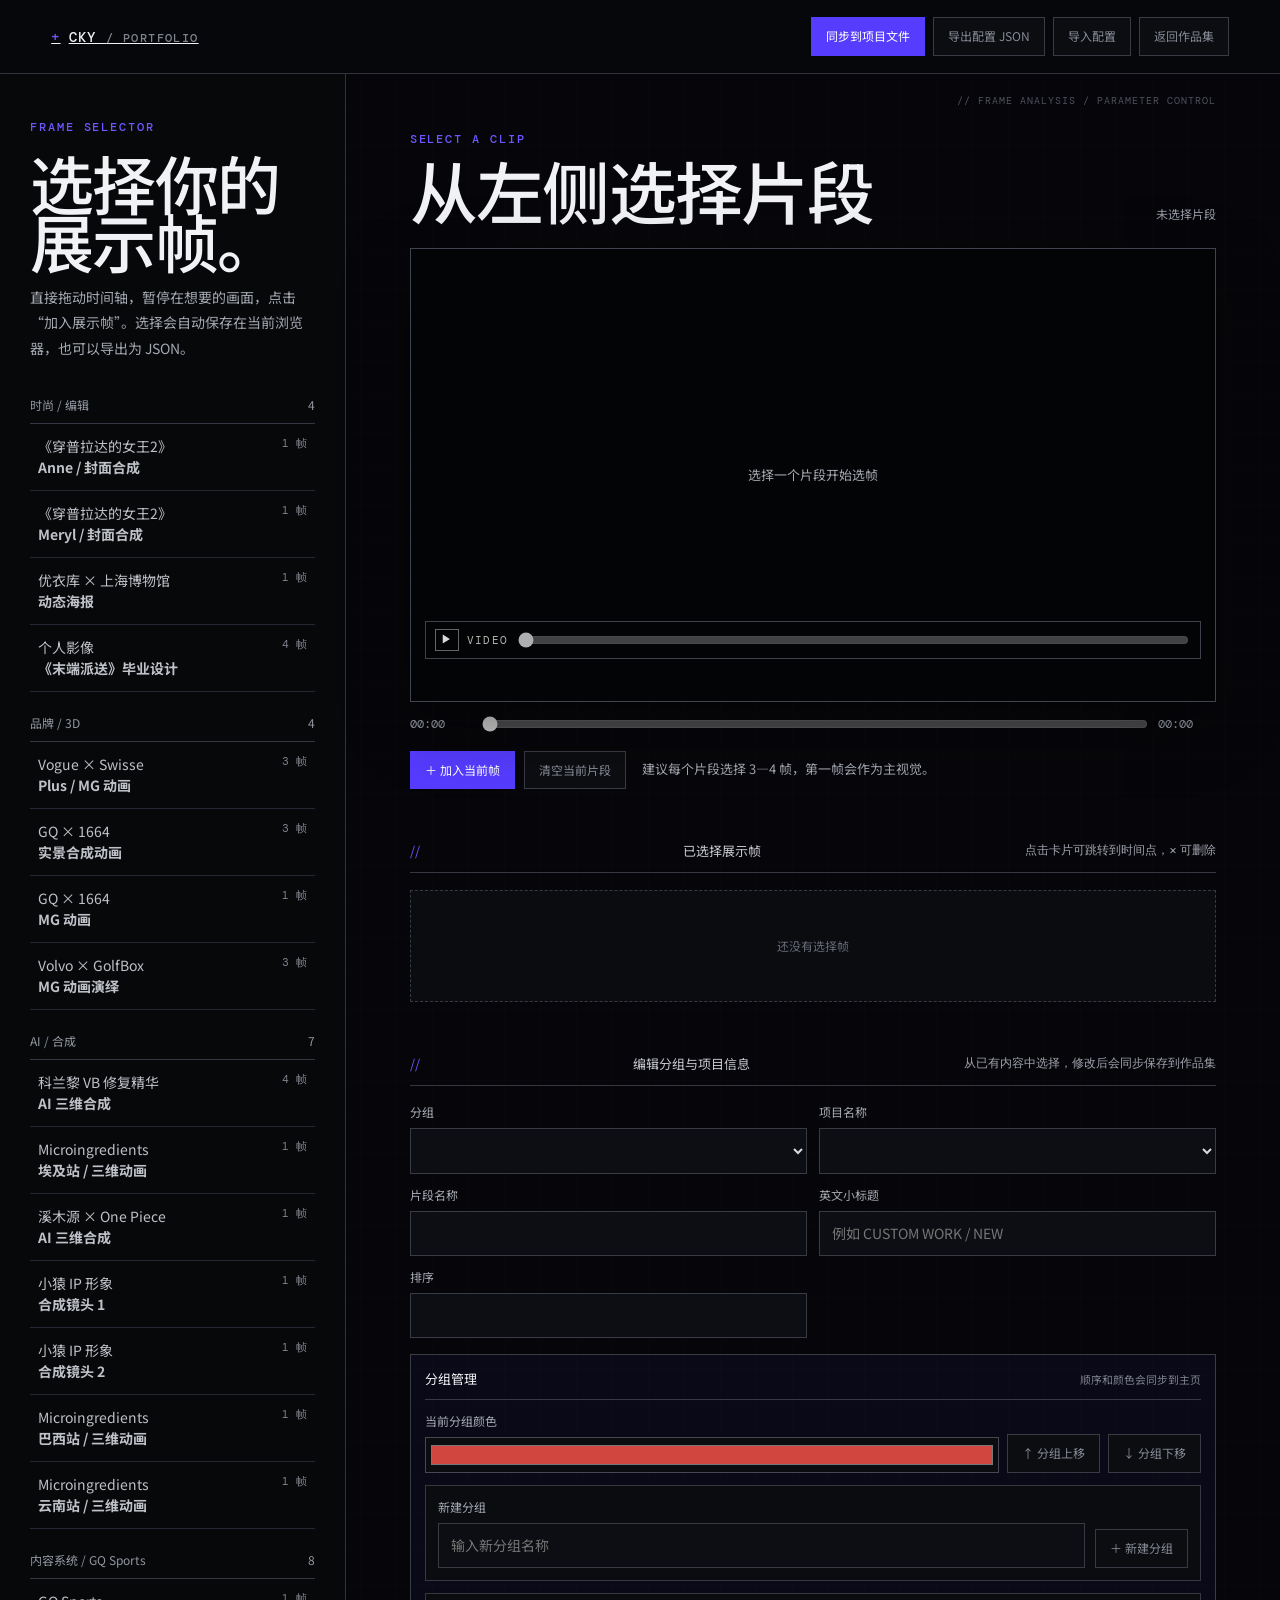
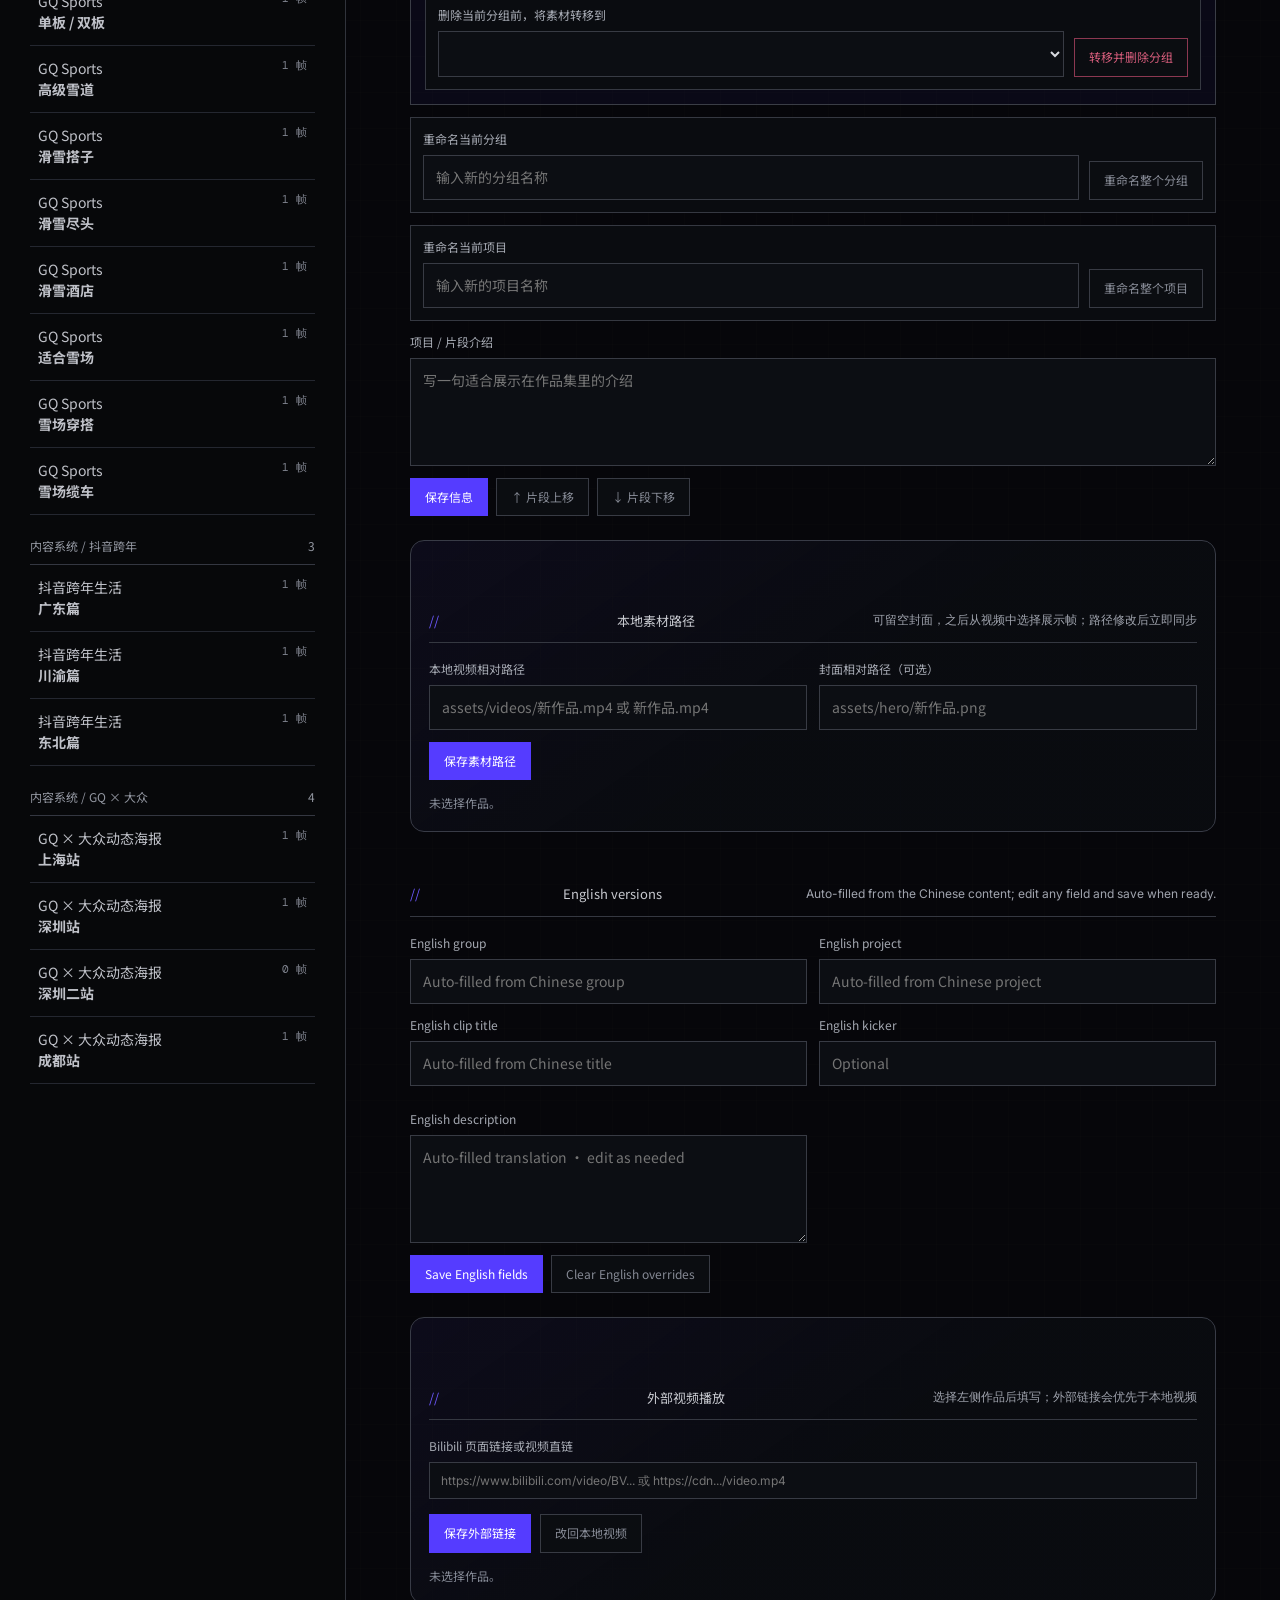
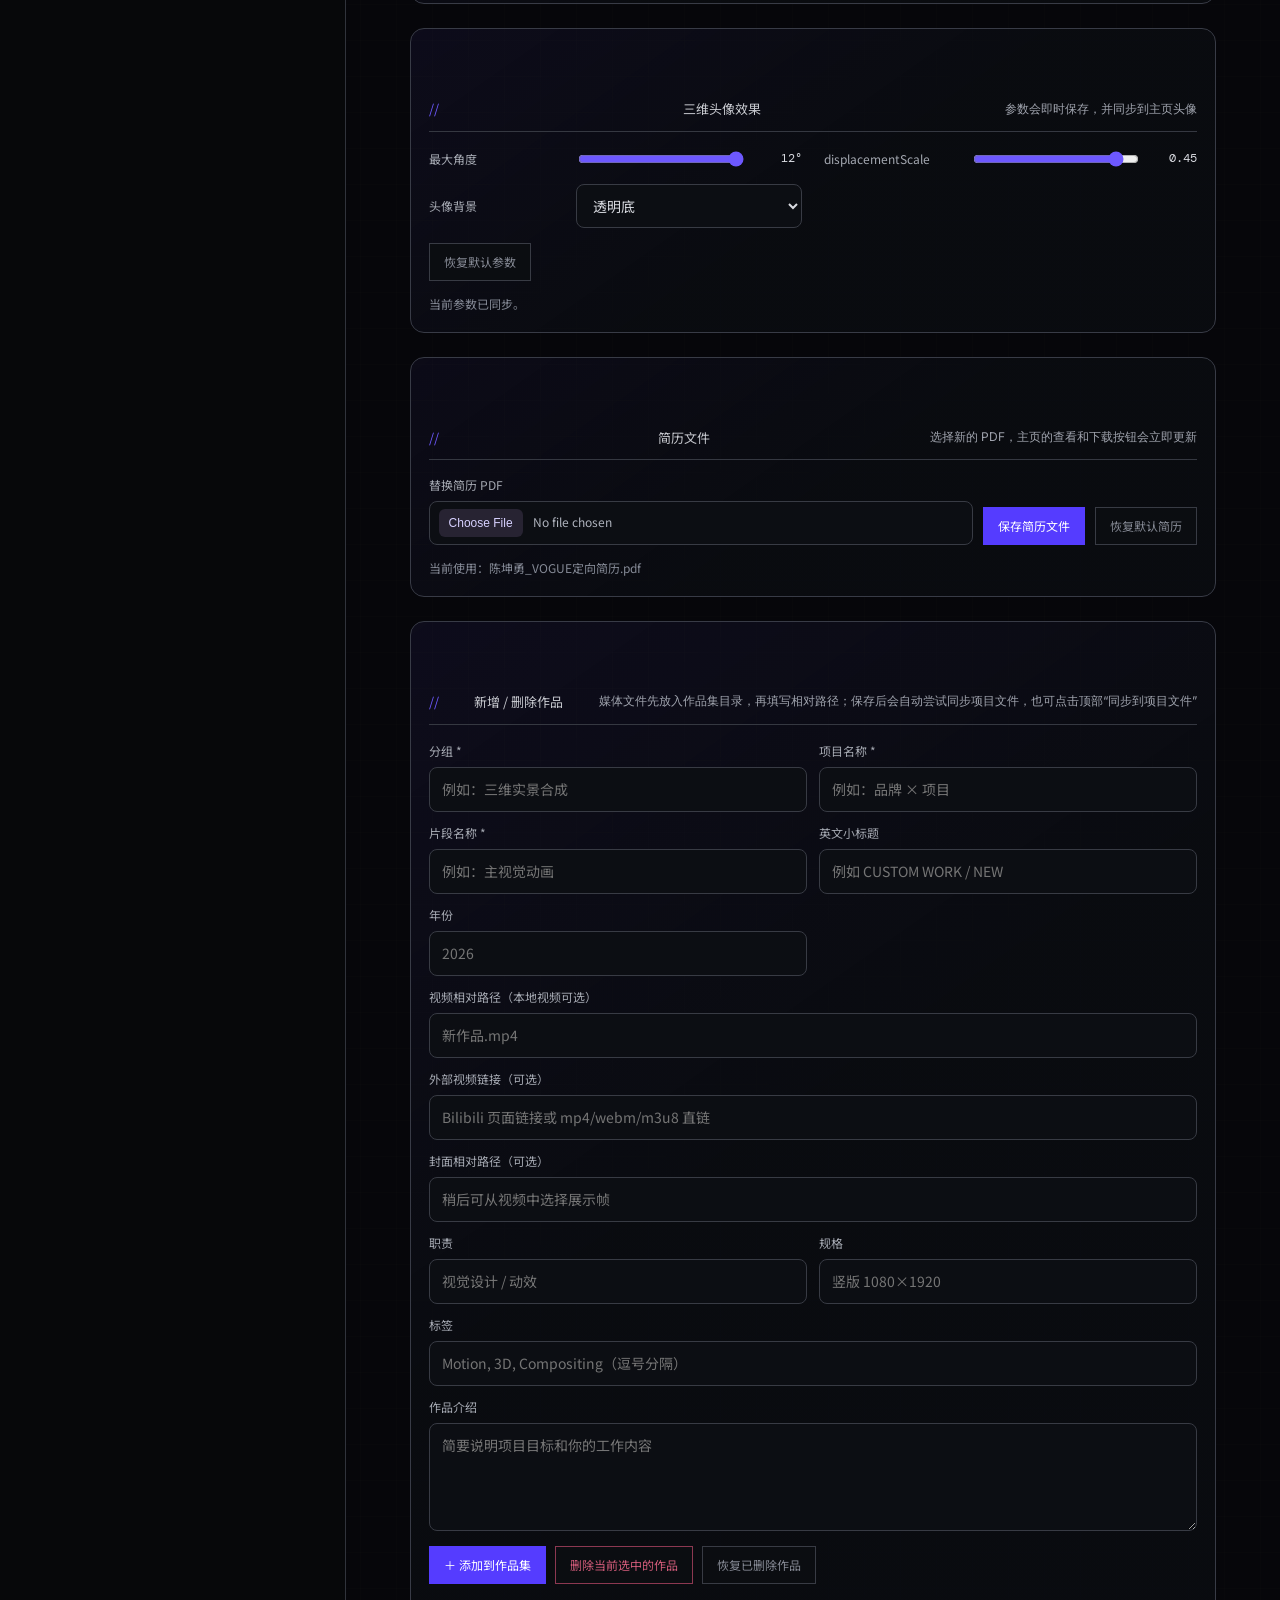
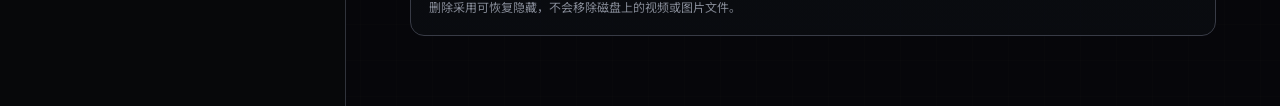
==== commit 1408724f: "ProjectUpdate" ====
--- a/frame-selector.html
+++ b/frame-selector.html
@@ -7,7 +7,7 @@
   <link rel="stylesheet" href="frame-selector.css?v=9" />
 </head>
 <body>
-  <header class="tool-header"><a class="tool-brand" href="index.html#work">CKY <span>/ PORTFOLIO</span></a><div class="tool-actions"><button type="button" id="export-config" class="button button-dark">导出配置 JSON</button><label class="button button-light">导入配置<input id="import-config" type="file" accept="application/json" hidden /></label><a class="button button-light" href="index.html#work">返回作品集</a></div></header>
+  <header class="tool-header"><a class="tool-brand" href="index.html#work">CKY <span>/ PORTFOLIO</span></a><div class="tool-actions"><button type="button" id="sync-project" class="button button-dark">同步到项目文件</button><button type="button" id="export-config" class="button button-light">导出配置 JSON</button><label class="button button-light">导入配置<input id="import-config" type="file" accept="application/json" hidden /></label><a class="button button-light" href="index.html#work">返回作品集</a></div></header>
   <main class="tool-layout">
     <aside class="library-panel"><div class="tool-kicker">FRAME SELECTOR</div><h1>选择你的展示帧。</h1><p class="tool-intro">直接拖动时间轴，暂停在想要的画面，点击“加入展示帧”。选择会自动保存在当前浏览器，也可以导出为 JSON。</p><div id="library" class="library"></div></aside>
     <section class="editor-panel">
@@ -42,7 +42,7 @@
         <p class="project-admin-status" id="resume-status">当前使用：陈坤勇_VOGUE定向简历.pdf</p>
       </section>
       <section class="project-admin" aria-labelledby="project-admin-title">
-        <div class="selected-heading"><span id="project-admin-title">新增 / 删除作品</span><small>媒体文件先放入作品集目录，再填写相对路径；封面可留空，之后从视频中选择静帧</small></div>
+        <div class="selected-heading"><span id="project-admin-title">新增 / 删除作品</span><small>媒体文件先放入作品集目录，再填写相对路径；保存后会自动尝试同步项目文件，也可点击顶部“同步到项目文件”</small></div>
         <datalist id="group-suggestions"></datalist>
         <div class="project-admin-grid">
           <label>分组 *<input id="add-project-group" list="group-suggestions" type="text" placeholder="例如：三维实景合成" /></label>
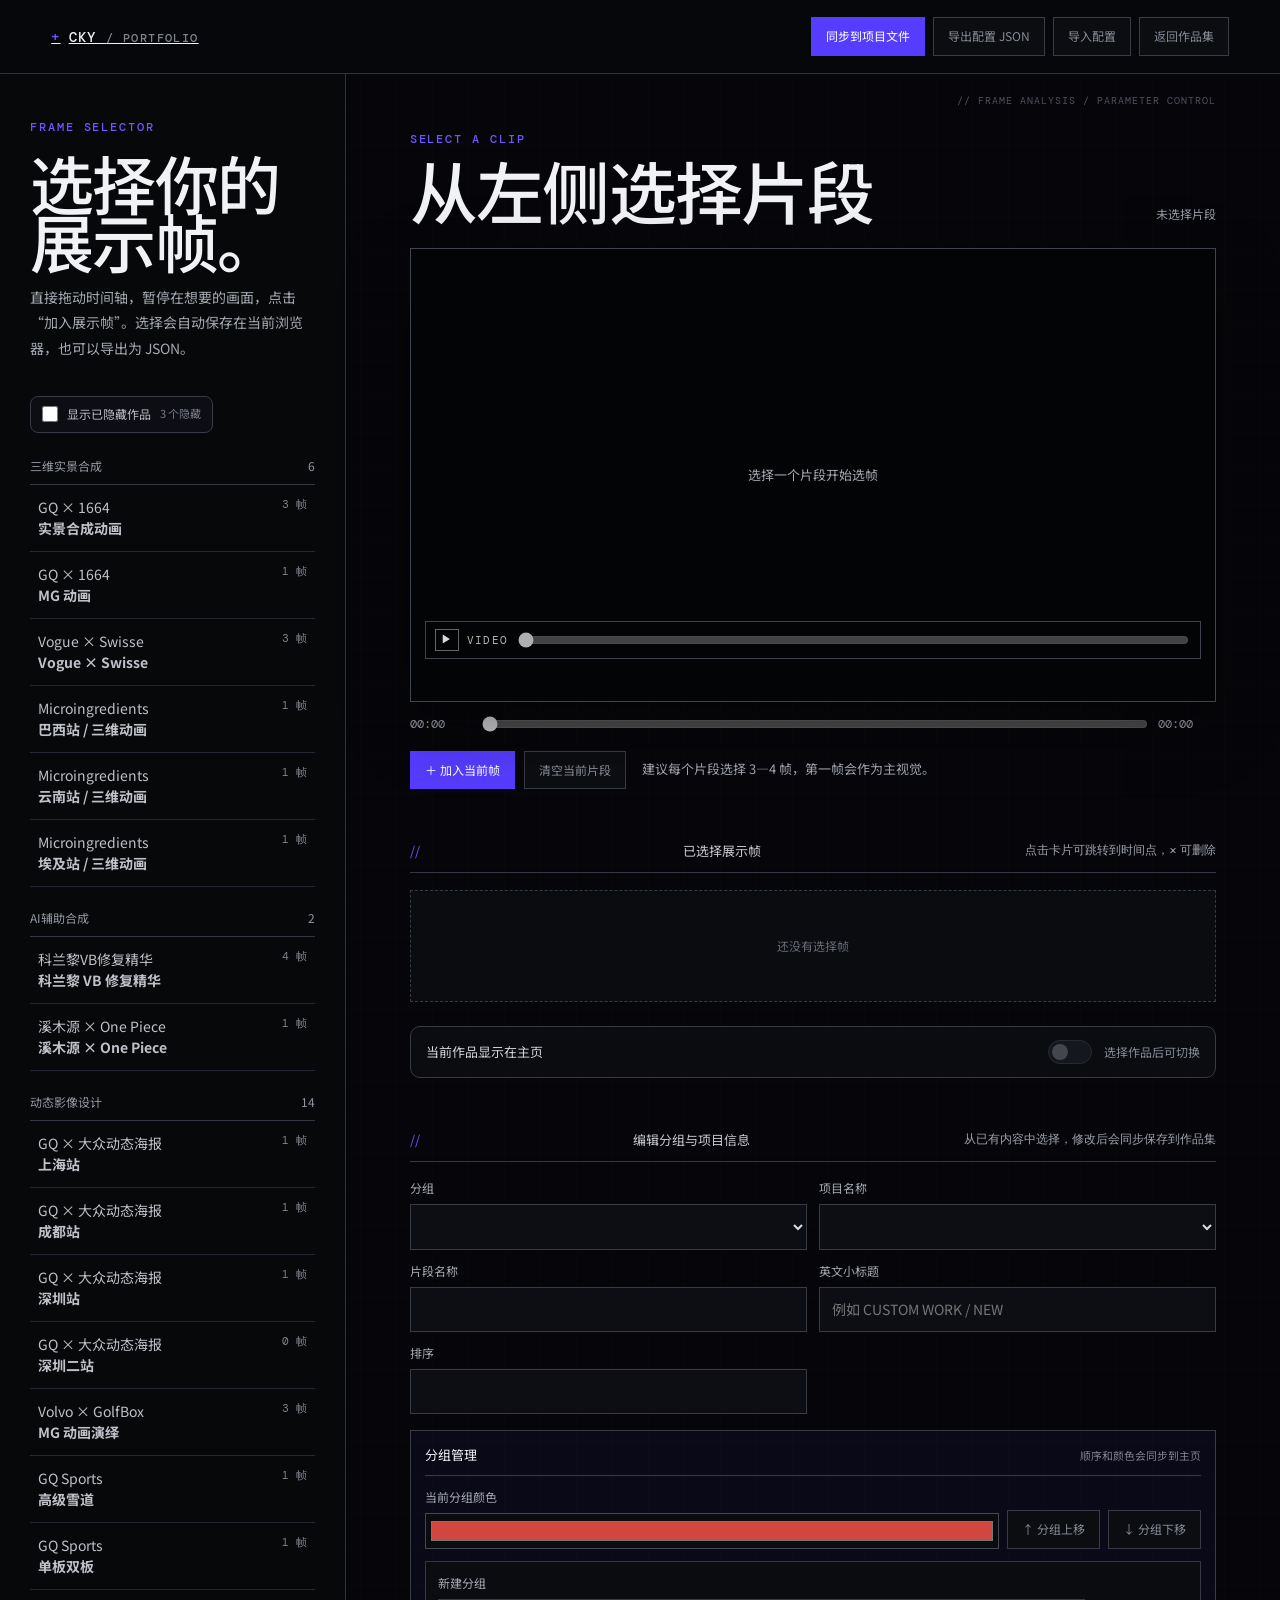
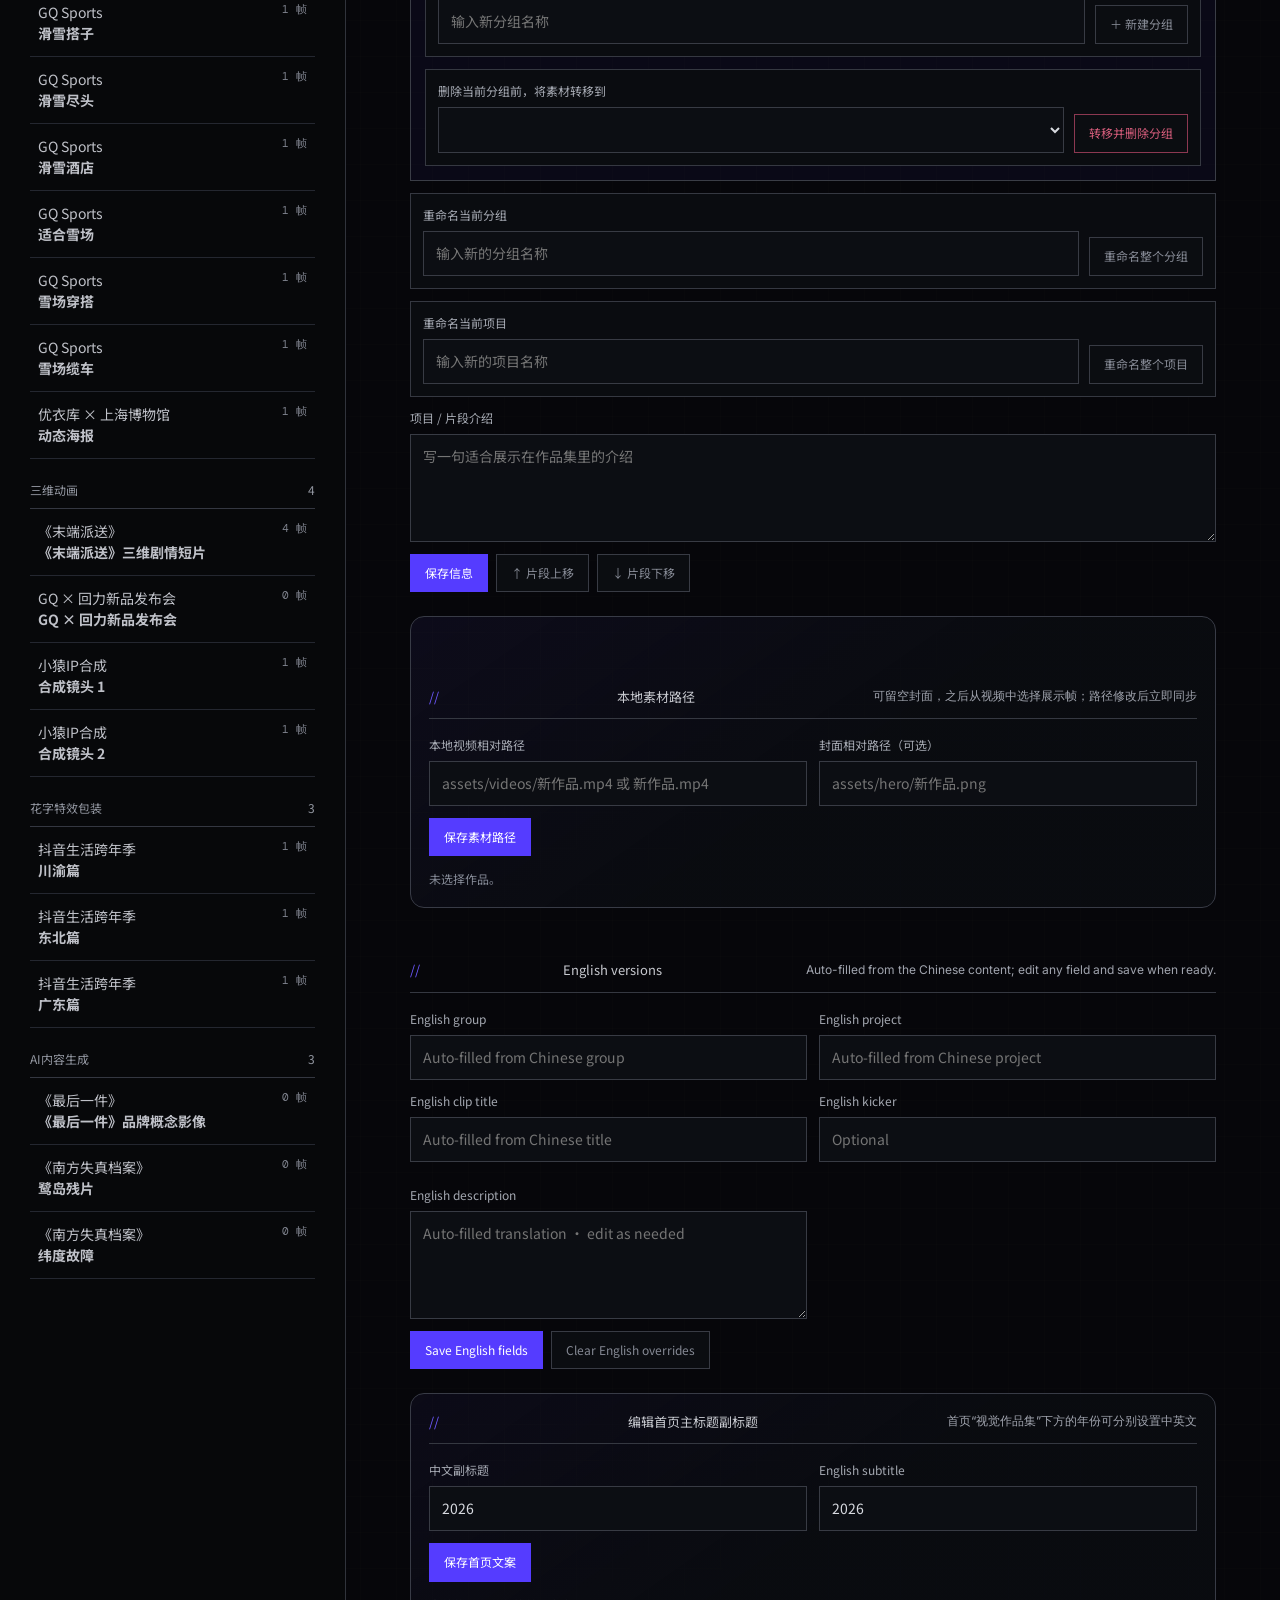
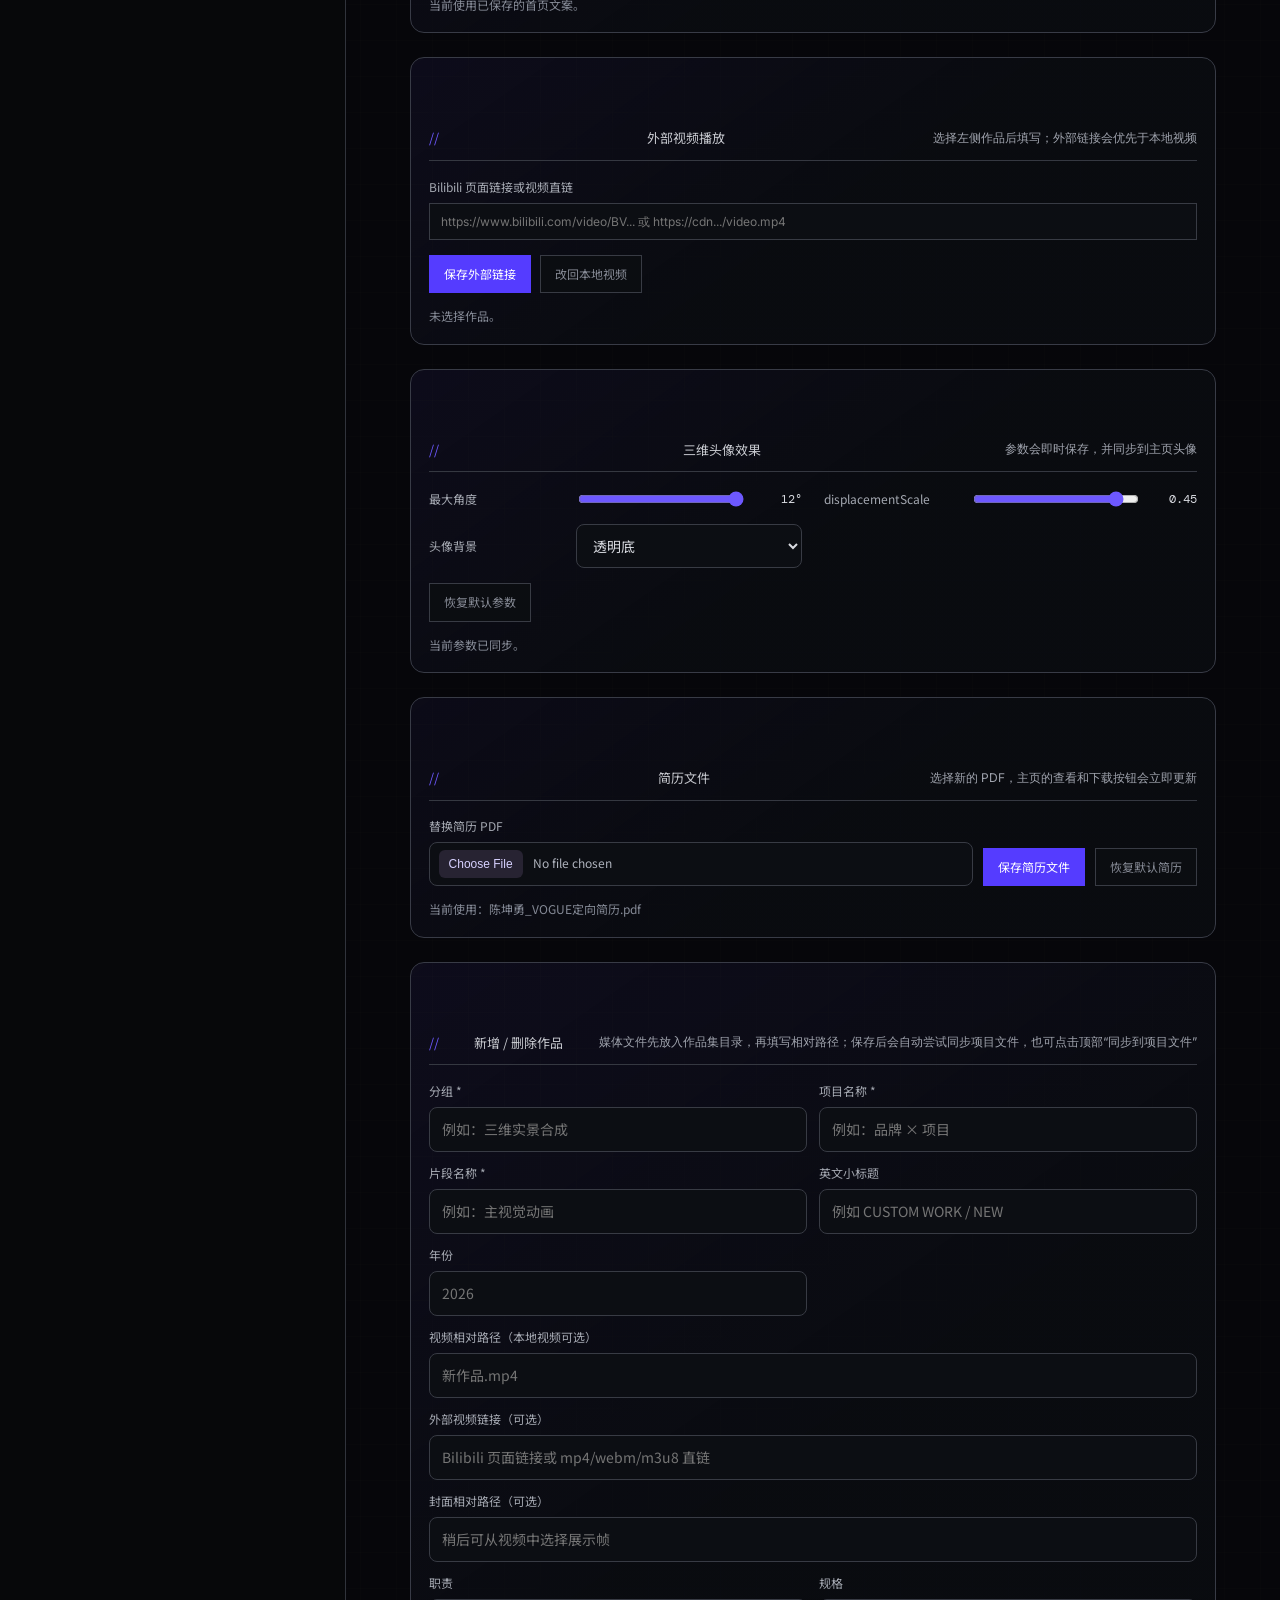
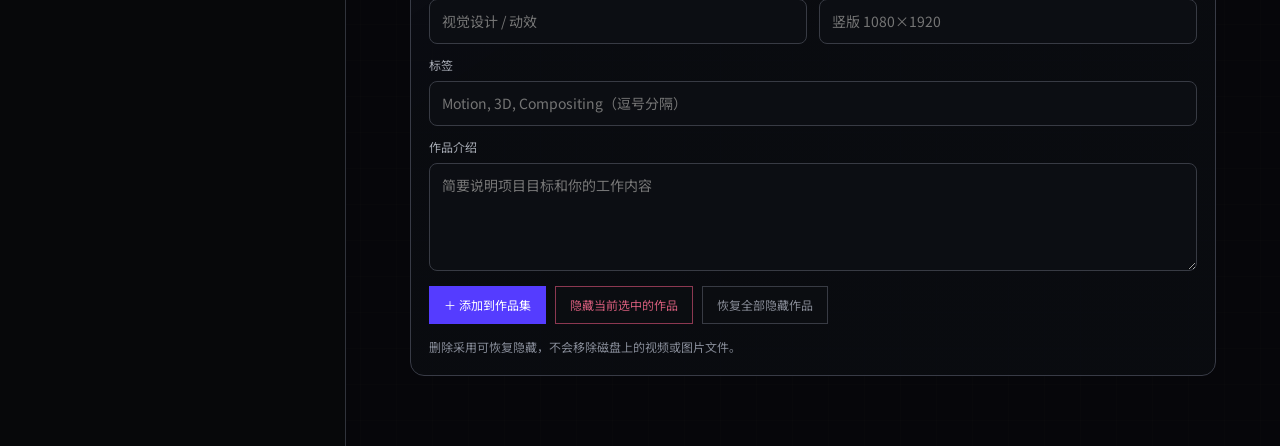
==== commit 40737e71: "HideVersion" ====
--- a/frame-selector.html
+++ b/frame-selector.html
@@ -4,12 +4,12 @@
   <meta charset="utf-8" />
   <meta name="viewport" content="width=device-width, initial-scale=1" />
   <title>CKY / Frame Tool</title>
-  <link rel="stylesheet" href="frame-selector.css?v=9" />
+  <link rel="stylesheet" href="frame-selector.css?v=10" />
 </head>
 <body>
   <header class="tool-header"><a class="tool-brand" href="index.html#work">CKY <span>/ PORTFOLIO</span></a><div class="tool-actions"><button type="button" id="sync-project" class="button button-dark">同步到项目文件</button><button type="button" id="export-config" class="button button-light">导出配置 JSON</button><label class="button button-light">导入配置<input id="import-config" type="file" accept="application/json" hidden /></label><a class="button button-light" href="index.html#work">返回作品集</a></div></header>
   <main class="tool-layout">
-    <aside class="library-panel"><div class="tool-kicker">FRAME SELECTOR</div><h1>选择你的展示帧。</h1><p class="tool-intro">直接拖动时间轴，暂停在想要的画面，点击“加入展示帧”。选择会自动保存在当前浏览器，也可以导出为 JSON。</p><div id="library" class="library"></div></aside>
+    <aside class="library-panel"><div class="tool-kicker">FRAME SELECTOR</div><h1>选择你的展示帧。</h1><p class="tool-intro">直接拖动时间轴，暂停在想要的画面，点击“加入展示帧”。选择会自动保存在当前浏览器，也可以导出为 JSON。</p><label class="visibility-toggle"><input id="show-hidden-projects" type="checkbox" /><span>显示已隐藏作品</span><small id="hidden-project-count"></small></label><div id="library" class="library"></div></aside>
     <section class="editor-panel">
       <div class="editor-heading"><div><p class="tool-kicker" id="editor-kicker">SELECT A CLIP</p><h2 id="editor-title">从左侧选择片段</h2></div><div class="editor-status" id="save-status">未选择片段</div></div>
       <div class="player-shell"><video id="source-video" playsinline preload="metadata"></video><div class="video-seekbar"><button type="button" id="video-play" aria-label="播放或暂停视频">▶</button><span>VIDEO</span><input id="video-timeline" type="range" min="0" max="1" step="0.01" value="0" disabled /></div><div class="player-empty" id="player-empty">选择一个片段开始选帧</div></div>
@@ -17,9 +17,11 @@
       <div class="editor-actions"><button type="button" id="mark-frame" class="button button-dark" disabled>＋ 加入当前帧</button><button type="button" id="clear-frames" class="button button-light" disabled>清空当前片段</button><span class="hint">建议每个片段选择 3—4 帧，第一帧会作为主视觉。</span></div>
       <div class="selected-heading"><span>已选择展示帧</span><small>点击卡片可跳转到时间点，× 可删除</small></div>
       <div class="selected-frames" id="selected-frames"><div class="selected-empty">还没有选择帧</div></div>
+      <div class="project-visibility-control"><span>当前作品显示在主页</span><label class="switch-control"><input id="current-project-visible" type="checkbox" disabled /><i aria-hidden="true"></i></label><small id="current-project-visibility-status">选择作品后可切换</small></div>
       <section class="content-editor" aria-label="编辑作品信息"><div class="selected-heading"><span>编辑分组与项目信息</span><small>从已有内容中选择，修改后会同步保存到作品集</small></div><div class="field-grid"><label>分组<select id="meta-group"></select></label><label>项目名称<select id="meta-project"></select></label><label>片段名称<input id="meta-title" type="text" /></label><label>英文小标题<input id="meta-kicker" type="text" placeholder="例如 CUSTOM WORK / NEW" /></label><label>排序<input id="meta-order" type="number" min="1" step="1" /></label></div><div class="group-admin"><div class="group-admin-title"><span>分组管理</span><small>顺序和颜色会同步到主页</small></div><div class="group-order-row"><label>当前分组颜色<input id="group-color" type="color" value="#d1473f" /></label><button type="button" id="group-up" class="button button-light">↑ 分组上移</button><button type="button" id="group-down" class="button button-light">↓ 分组下移</button></div><div class="taxonomy-manager"><label>新建分组<input id="new-group-name" type="text" placeholder="输入新分组名称" /></label><button type="button" id="create-group" class="button button-light">＋ 新建分组</button></div><div class="taxonomy-manager"><label>删除当前分组前，将素材转移到<select id="delete-group-target"></select></label><button type="button" id="delete-group" class="button button-danger">转移并删除分组</button></div></div><div class="taxonomy-manager"><label>重命名当前分组<input id="rename-group-name" type="text" placeholder="输入新的分组名称" /></label><button type="button" id="rename-group" class="button button-light">重命名整个分组</button></div><div class="taxonomy-manager"><label>重命名当前项目<input id="rename-project-name" type="text" placeholder="输入新的项目名称" /></label><button type="button" id="rename-project" class="button button-light">重命名整个项目</button></div><label class="field-full">项目 / 片段介绍<textarea id="meta-description" rows="4" placeholder="写一句适合展示在作品集里的介绍"></textarea></label><div class="meta-actions"><button type="button" id="save-meta" class="button button-dark">保存信息</button><button type="button" id="move-up" class="button button-light">↑ 片段上移</button><button type="button" id="move-down" class="button button-light">↓ 片段下移</button></div></section>
       <section class="media-path-admin" aria-labelledby="media-path-admin-title"><div class="selected-heading"><span id="media-path-admin-title">本地素材路径</span><small>可留空封面，之后从视频中选择展示帧；路径修改后立即同步</small></div><div class="field-grid"><label>本地视频相对路径<input id="meta-video-path" type="text" placeholder="assets/videos/新作品.mp4 或 新作品.mp4" /></label><label>封面相对路径（可选）<input id="meta-image-path" type="text" placeholder="assets/hero/新作品.png" /></label></div><div class="meta-actions"><button type="button" id="save-media-path" class="button button-dark">保存素材路径</button></div><p class="project-admin-status" id="media-path-status">未选择作品。</p></section>
       <section class="language-editor" aria-label="English content"><div class="selected-heading"><span>English versions</span><small>Auto-filled from the Chinese content; edit any field and save when ready.</small></div><div class="field-grid"><label>English group<input id="meta-en-group" type="text" placeholder="Auto-filled from Chinese group" /></label><label>English project<input id="meta-en-project" type="text" placeholder="Auto-filled from Chinese project" /></label><label>English clip title<input id="meta-en-title" type="text" placeholder="Auto-filled from Chinese title" /></label><label>English kicker<input id="meta-en-kicker" type="text" placeholder="Optional" /></label><label class="field-full">English description<textarea id="meta-en-description" rows="4" placeholder="Auto-filled translation · edit as needed"></textarea></label></div><div class="meta-actions"><button type="button" id="save-en-meta" class="button button-dark">Save English fields</button><button type="button" id="clear-en-meta" class="button button-light">Clear English overrides</button></div></section>
+      <section class="site-copy-editor" aria-label="编辑首页文案"><div class="selected-heading"><span>编辑首页主标题副标题</span><small>首页“视觉作品集”下方的年份可分别设置中英文</small></div><div class="field-grid"><label>中文副标题<input id="site-hero-period-zh" type="text" placeholder="例如 2021—2026" /></label><label>English subtitle<input id="site-hero-period-en" type="text" placeholder="例如 2021—2026" /></label></div><div class="meta-actions"><button type="button" id="save-site-copy" class="button button-dark">保存首页文案</button></div><p class="project-admin-status" id="site-copy-status">当前使用默认首页文案。</p></section>
       <section class="external-video-admin" aria-labelledby="external-video-admin-title">
         <div class="selected-heading"><span id="external-video-admin-title">外部视频播放</span><small>选择左侧作品后填写；外部链接会优先于本地视频</small></div>
         <label class="field-full">Bilibili 页面链接或视频直链<input id="meta-external-video" type="url" placeholder="https://www.bilibili.com/video/BV... 或 https://cdn.../video.mp4" /></label>
@@ -58,13 +60,14 @@
           <label class="admin-wide">标签<input id="add-project-tags" type="text" placeholder="Motion, 3D, Compositing（逗号分隔）" /></label>
           <label class="admin-wide">作品介绍<textarea id="add-project-description" rows="4" placeholder="简要说明项目目标和你的工作内容"></textarea></label>
         </div>
-        <div class="project-admin-actions"><button type="button" id="add-project" class="button button-dark">＋ 添加到作品集</button><button type="button" id="delete-current-project" class="button button-danger">删除当前选中的作品</button><button type="button" id="restore-projects" class="button button-light">恢复已删除作品</button></div>
+        <div class="project-admin-actions"><button type="button" id="add-project" class="button button-dark">＋ 添加到作品集</button><button type="button" id="delete-current-project" class="button button-danger">隐藏当前选中的作品</button><button type="button" id="restore-projects" class="button button-light">恢复全部隐藏作品</button></div>
         <p class="project-admin-status" id="project-admin-status">删除采用可恢复隐藏，不会移除磁盘上的视频或图片文件。</p>
       </section>
     </section>
   </main>
   <canvas id="capture-canvas" hidden></canvas>
   <script src="portfolio-frame-selections-data.js?v=2"></script>
-      <script src="frame-selector.js?v=27"></script>
+  <script src="cky-portfolio-config-live.js?v=87"></script>
+      <script src="frame-selector.js?v=28"></script>
 </body>
 </html>
--- a/frame-selector.css
+++ b/frame-selector.css
@@ -211,3 +211,22 @@
   .library-item { font-size:15px; }
   .hint { width:100%; margin:6px 0 0; }
 }
+
+/* VISIBILITY AND SITE COPY CONTROLS */
+.visibility-toggle { display:flex; align-items:center; gap:9px; width:max-content; max-width:100%; margin:0 0 24px; padding:9px 11px; border:1px solid #383b44; border-radius:8px; background:#0c0e13; color:#b8bbc4; font:12px/1.4 var(--ui-readable); cursor:pointer; }
+.visibility-toggle input { width:16px; height:16px; margin:0; accent-color:#6d58ff; cursor:pointer; }
+.visibility-toggle small { color:#777c88; font-size:11px; }
+.library-item.is-hidden { opacity:.58; color:#858a95; }
+.library-item.is-hidden:hover,.library-item.is-hidden.is-active { opacity:1; color:#c0baff; }
+.site-copy-editor { margin-top:24px; padding:18px; border:1px solid #383b46; border-radius:14px; background:linear-gradient(145deg,rgba(109,88,255,.055),rgba(10,12,17,.86) 52%); }
+.site-copy-editor .selected-heading { margin-top:0; }
+.project-visibility-control { display:flex; align-items:center; gap:12px; margin-top:24px; padding:13px 15px; border:1px solid #383b44; border-radius:10px; background:#0a0c10; color:#d2d4da; font:13px/1.5 var(--ui-readable); }
+.project-visibility-control small { color:#858a96; font-size:12px; }
+.switch-control { position:relative; display:inline-flex; flex:0 0 auto; width:44px; height:24px; margin-left:auto; }
+.switch-control input { position:absolute; opacity:0; width:1px; height:1px; }
+.switch-control i { position:absolute; inset:0; border:1px solid #545965; border-radius:999px; background:#242832; cursor:pointer; transition:.18s; }
+.switch-control i::after { content:""; position:absolute; top:3px; left:3px; width:16px; height:16px; border-radius:50%; background:#989da8; transition:.18s; }
+.switch-control input:checked + i { border-color:#6d58ff; background:#33278d; }
+.switch-control input:checked + i::after { transform:translateX(20px); background:#fff; }
+.switch-control input:disabled + i { opacity:.4; cursor:not-allowed; }
+.switch-control input:focus-visible + i { outline:2px solid #8c7cff; outline-offset:3px; }
